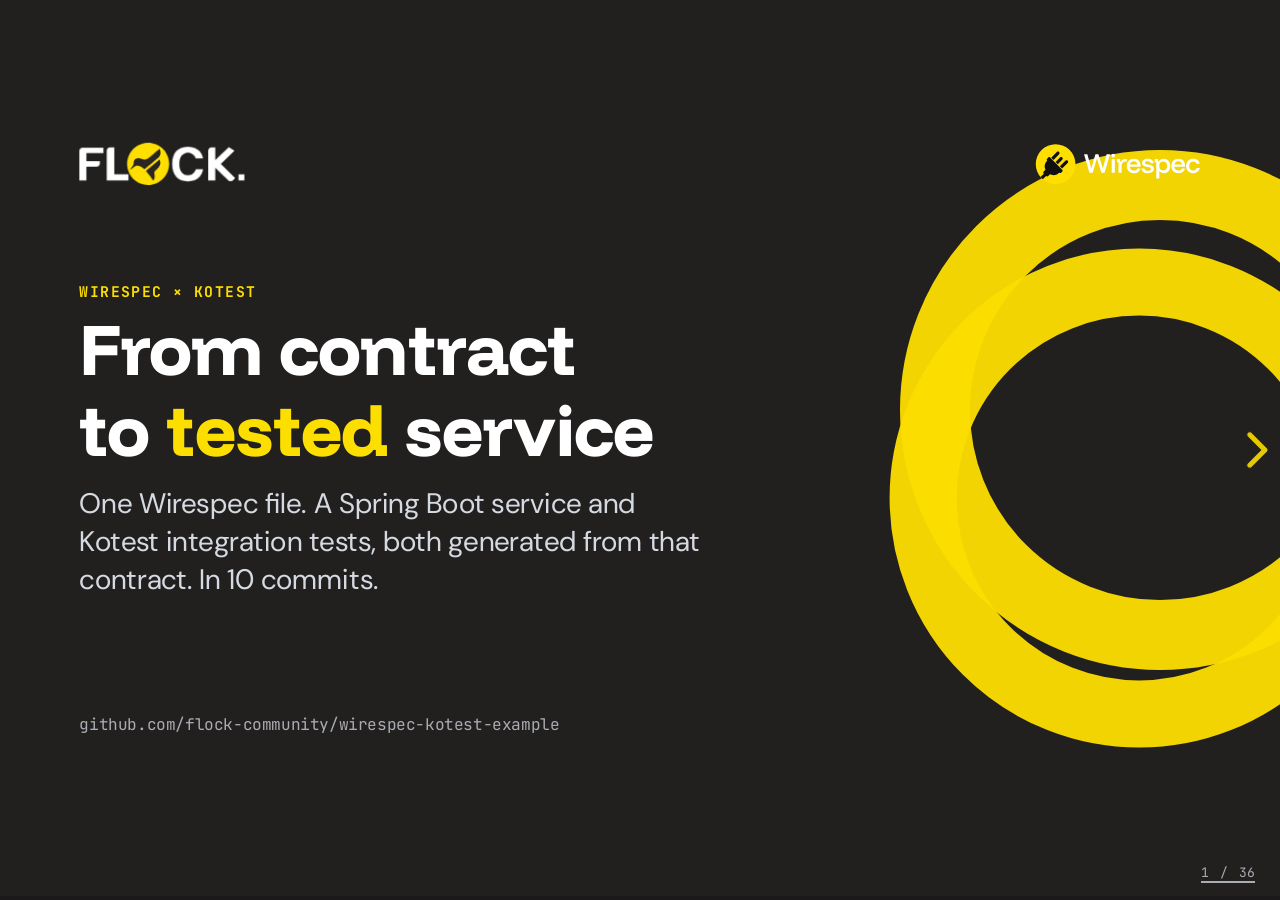
==== slides/index.html @ 521734fd "Add the slides for the talk A reveal.js deck in slides/ that introduces the story and walks through " ====
<!doctype html>
<html lang="en">
<head>
  <meta charset="utf-8">
  <meta name="viewport" content="width=device-width, initial-scale=1">
  <title>From contract to tested service · Wirespec × Kotest</title>
  <meta name="description" content="From one Wirespec contract to a Spring Boot service with Kotest integration tests, in 10 commits.">
  <link rel="icon" type="image/svg+xml" href="assets/wirespec-mark.svg">
  <link rel="stylesheet" href="vendor/reveal.js-5.2.1/dist/reset.css">
  <link rel="stylesheet" href="vendor/reveal.js-5.2.1/dist/reveal.css">
  <link rel="stylesheet" href="css/flock.css">
</head>
<body>
<div class="reveal">
  <div class="deck-footer">
    <img src="assets/flock-logo.png" alt="Flock.">
    <span class="label"></span>
  </div>

  <div class="slides">

    <!-- ============================================================ Intro -->

    <section class="title-slide" data-state="title">
      <div class="frame">
        <div class="brand-row">
          <img src="assets/flock-logo.png" alt="Flock.">
          <img src="assets/wirespec-logo.svg" alt="Wirespec">
        </div>
        <div>
          <p class="kicker">Wirespec × Kotest</p>
          <h1>From contract<br>to <span class="hl">tested</span> service</h1>
          <p class="lead">One Wirespec file. A Spring Boot service and Kotest integration tests, both generated from that contract. In 10 commits.</p>
        </div>
        <p class="repo">github.com/flock-community/wirespec-kotest-example</p>
      </div>
      <aside class="notes">
        Welcome. This talk follows a repository that goes from one Wirespec contract to a Spring Boot
        service with Kotest integration tests, one commit per step. Every step is tagged, so you can
        check out any step afterwards and run it.
      </aside>
    </section>

    <section data-label="the story">
      <p class="kicker">The story</p>
      <h2>A small library service</h2>
      <div class="cols four cards">
        <div class="card"><h3>Books</h3><p>Put books on the shelf and list them by genre.</p><p class="caption">REST</p></div>
        <div class="card"><h3>Loans</h3><p>Borrow and return. A <code>409</code> when that is not allowed.</p><p class="caption">Business rules</p></div>
        <div class="card"><h3>Ratings</h3><p>Averaged from the reviews on an external review platform.</p><p class="caption">Downstream HTTP</p></div>
        <div class="card"><h3>Donations</h3><p>Donated books arrive on a Kafka topic.</p><p class="caption">Async messaging</p></div>
      </div>
      <p class="lead" style="margin-top: 40px">Every part of it is described in a Wirespec contract, and tested from that same contract.</p>
      <aside class="notes">
        The example is deliberately small but touches everything a real service has: a REST API, a
        business rule that can fail, a call to another team's service, and asynchronous messaging.
      </aside>
    </section>

    <section data-label="the problem">
      <p class="kicker">The problem</p>
      <h2>Integration tests drift away from the API</h2>
      <div class="cols cards big">
        <div class="card fragment"><h3>Hand-written JSON</h3><p>Rename a field in the API and the test still compiles. It just sends the wrong body.</p></div>
        <div class="card fragment"><h3>The same test data everywhere</h3><p>Every test adds Dune by Frank Herbert. Edge cases never show up.</p></div>
        <div class="card fragment"><h3>Untyped assertions</h3><p>JsonPath strings and raw status codes instead of the types the API defines.</p></div>
        <div class="card fragment"><h3>Nobody checks the contract</h3><p>An undeclared <code>500</code> or a body of the wrong shape slips through if no assertion looks at it.</p></div>
      </div>
      <aside class="notes">
        Most of us have written integration tests like this. They work, but they are not connected to
        the API they test. We will see such a test in step 5.
      </aside>
    </section>

    <section data-label="the idea">
      <p class="kicker">The idea</p>
      <h2>What if the tests came from the contract too?</h2>
      <div class="flow">
        <div class="box contract">library.ws</div>
        <div class="arrow">→</div>
        <div class="box">
          <h3>Wirespec Gradle plugin</h3>
          <span class="chip">SpringMappingAnnotationsExtension</span>
          <span class="chip">KotestDslExtension</span>
        </div>
        <div class="arrow">→</div>
        <div class="outputs">
          <div class="box">Models · endpoints · clients</div>
          <div class="box">Spring handler interfaces</div>
          <div class="box test"><em>Kotest DSL</em>: <code>generate</code> · <code>call</code> · <code>mock</code> · <code>send</code></div>
        </div>
      </div>
      <p class="lead" style="margin-top: 70px">Production code and test code from one source of truth.</p>
      <aside class="notes">
        Wirespec compiles the contract to Kotlin. IR extensions add to what is generated: one puts the
        Spring annotations on the handlers, the other generates a typed test DSL built on Kotest
        generators. That last one is what this talk is about.
      </aside>
    </section>

    <section data-label="the journey">
      <p class="kicker">The journey</p>
      <h2>10 commits</h2>
      <div class="roadmap">
        <div><span>1</span>Write the contract</div>
        <div><span>6</span>Generate the Kotest DSL</div>
        <div><span>2</span>Generate Kotlin with Gradle</div>
        <div><span>7</span>Scenario tests over real HTTP</div>
        <div><span>3</span>Turn it into a Spring Boot app</div>
        <div><span>8</span>Property-based integration tests</div>
        <div><span>4</span>Implement the generated handlers</div>
        <div><span>9</span>Mock a downstream service</div>
        <div><span>5</span>A first test, the classic way</div>
        <div><span>10</span>Test an async Kafka channel</div>
      </div>
      <p class="note">Every step is a commit and a tag: <code>git checkout step-01</code> … <code>step-10</code></p>
      <aside class="notes">
        Steps 1 to 4 build the service, step 5 tests it the classic way, and steps 6 to 10 introduce the
        Kotest integration piece by piece.
      </aside>
    </section>

    <!-- ============================================================ Step 1 -->

    <section class="divider" data-state="divider" data-background-color="#fcde00">
      <div class="frame">
        <p class="number">01</p>
        <h2>Write the contract</h2>
        <p>One file describes the whole API. No code yet.</p>
        <p><span class="pill">git checkout step-01</span></p>
      </div>
    </section>

    <section data-label="step-01 · write the contract">
      <p class="kicker">Step 01</p>
      <h2>library.ws</h2>
      <div class="cols wide-right">
        <pre><code class="language-wirespec" data-trim data-line-numbers="|1|3-5|7-12"><script type="text/template">
type Isbn = String(/^97[89][0-9]{10}$/g)

enum Genre {
  FICTION, NON_FICTION, SCIENCE, CHILDREN
}

type BookInput {
  isbn: Isbn,
  title: String,
  author: String,
  genre: Genre
}
        </script></code></pre>
        <pre><code class="language-wirespec" data-trim><script type="text/template">
endpoint ListBooks GET /books ? {genre: Genre?} -> {
  200 -> Book[]
}

endpoint AddBook POST BookInput /books -> {
  201 -> Book
  400 -> ApiError
}

endpoint BorrowBook POST /books/{id: BookId}/loan -> {
  200 -> Book
  404 -> ApiError
  409 -> ApiError
}
        </script></code></pre>
      </div>
      <p class="caption">Refined types with a regex, an enum, records, and endpoints with path and query parameters, a body and every status they can answer.</p>
      <aside class="notes">
        Isbn is a refined type: a String constrained by a regex. Remember the regex and the declared
        statuses; both come back later. The test generators produce values that match the regex, and
        every response a test receives is checked against these statuses.
      </aside>
    </section>

    <!-- ============================================================ Step 2 -->

    <section class="divider" data-state="divider" data-background-color="#fcde00">
      <div class="frame">
        <p class="number">02</p>
        <h2>Generate Kotlin</h2>
        <p>The Wirespec Gradle plugin turns the contract into Kotlin on every build.</p>
        <p><span class="pill">git checkout step-02</span></p>
      </div>
    </section>

    <section data-label="step-02 · generate kotlin">
      <p class="kicker">Step 02</p>
      <h2>A Gradle task generates the code</h2>
      <div class="cols wide-left">
        <div>
          <span class="file">build.gradle.kts</span>
          <pre><code class="language-kotlin" data-trim><script type="text/template">
plugins {
    alias(libs.plugins.kotlin.jvm)
    alias(libs.plugins.wirespec)
}

val wirespec = tasks.register<CompileWirespecTask>("wirespec") {
    input = layout.projectDirectory.dir("src/main/wirespec")
    output = layout.buildDirectory.dir("generated/wirespec")
    packageName = "community.flock.library.contract"
    languages = listOf(Language.Kotlin)
}

kotlin.sourceSets.main {
    kotlin.srcDir(wirespec.flatMap { it.output })
}
          </script></code></pre>
        </div>
        <table class="grid">
          <tr><th>Package</th><th>Contains</th></tr>
          <tr><td><code>model</code></td><td>Data classes and enums; refined types with a <code>validate()</code></td></tr>
          <tr><td><code>endpoint</code></td><td>Per endpoint: <code>Request</code>, a sealed <code>Response</code>, <code>Handler</code>, <code>Call</code></td></tr>
          <tr><td><code>client</code></td><td>Clients on a pluggable <code>Wirespec.Transportation</code></td></tr>
          <tr><td><code>generator</code></td><td>A <code>&lt;Type&gt;Generator</code> per type, driven by a <code>Wirespec.Generator</code></td></tr>
        </table>
      </div>
      <p class="caption">The source directory is the task's output, so Gradle runs <code>wirespec</code> before <code>compileKotlin</code> without a <code>dependsOn</code>.</p>
      <aside class="notes">
        The plugin provides the CompileWirespecTask. Adding its output as a source directory is all the
        wiring needed. Point out the generator package: it is the hook the Kotest integration uses in
        step 6.
      </aside>
    </section>

    <section data-label="step-02 · generate kotlin">
      <p class="kicker">Step 02</p>
      <h2>What the generator writes</h2>
      <div class="cols">
        <div>
          <span class="file">model/Isbn.kt</span>
          <pre><code class="language-kotlin" data-trim><script type="text/template">
data class Isbn(
  override val value: String
) : Wirespec.Refined<String> {
  override fun validate(): Boolean =
    Regex("""^97[89][0-9]{10}$""").matches(value)
  override fun toString(): String =
    value
}
          </script></code></pre>
        </div>
        <div>
          <span class="file">endpoint/AddBook.kt (abridged)</span>
          <pre class="tight"><code class="language-kotlin" data-trim><script type="text/template">
object AddBook : Wirespec.Endpoint {
  data class Request(..., override val body: BookInput)
  sealed interface Response<T : Any> : Wirespec.Response<T>
  data class Response201(..., override val body: Book)
  data class Response400(..., override val body: ApiError)

  fun interface Handler : Wirespec.Handler {
    suspend fun addBook(request: Request): Response<*>
  }
  fun interface Call : Wirespec.Call {
    suspend fun addBook(body: BookInput): Response<*>
  }
}
          </script></code></pre>
        </div>
      </div>
      <p class="caption">The generated code only needs the small Wirespec runtime (<code>wirespec-jvm</code>).</p>
      <aside class="notes">
        Refined types become wrappers with a validate() that checks the regex. Each endpoint becomes an
        object with a sealed Response per declared status, a Handler for the server side and a Call
        for the client side.
      </aside>
    </section>

    <!-- ============================================================ Step 3 -->

    <section class="divider" data-state="divider" data-background-color="#fcde00">
      <div class="frame">
        <p class="number">03</p>
        <h2>Spring Boot</h2>
        <p>Plug the generated handlers into Spring MVC.</p>
        <p><span class="pill">git checkout step-03</span></p>
      </div>
    </section>

    <section data-label="step-03 · spring boot">
      <p class="kicker">Step 03</p>
      <h2>An IR extension adds the Spring annotations</h2>
      <div class="cols wide-left">
        <div>
          <span class="file">build.gradle.kts</span>
          <pre class="tight"><code class="language-kotlin" data-trim data-line-numbers="|2|5|8-11"><script type="text/template">
dependencies {
    implementation(platform(SpringBootPlugin.BOM_COORDINATES))
    implementation(libs.spring.boot.starter.web)
    implementation(libs.kotlinx.coroutines.reactor)
    implementation(libs.wirespec.spring)
}

tasks.register<CompileWirespecTask>("wirespec") {
    // ...
    extensionClasses = listOf(SpringMappingAnnotationsExtension::class.java)
}
          </script></code></pre>
          <p class="note">The Spring Boot BOM is a Gradle <code>platform(...)</code>: it adds constraints instead of forcing versions, so <code>kotlinx-coroutines</code> and Jackson are not downgraded.</p>
        </div>
        <div>
          <span class="file">generated: endpoint/AddBook.kt</span>
          <pre class="tight"><code class="language-kotlin" data-trim><script type="text/template">
interface Handler : Wirespec.Handler {
    @PostMapping("/books")
    suspend fun addBook(request: Request): Response<*>
}
          </script></code></pre>
          <span class="file">LibraryApplication.kt</span>
          <pre class="tight"><code class="language-kotlin" data-trim><script type="text/template">
@SpringBootApplication
@EnableWirespecController
class LibraryApplication

fun main(args: Array<String>) {
    runApplication<LibraryApplication>(*args)
}
          </script></code></pre>
        </div>
      </div>
      <aside class="notes">
        Two IR extensions ship with the Gradle plugin, so no buildscript classpath is needed.
        @EnableWirespecController maps requests to the generated Request types and registers a
        Wirespec.Serialization bean, which the tests reuse from step 7 on.
      </aside>
    </section>

    <!-- ============================================================ Step 4 -->

    <section class="divider" data-state="divider" data-background-color="#fcde00">
      <div class="frame">
        <p class="number">04</p>
        <h2>Implement the handlers</h2>
        <p>The compiler keeps the controller honest.</p>
        <p><span class="pill">git checkout step-04</span></p>
      </div>
    </section>

    <section data-label="step-04 · implement the handlers">
      <p class="kicker">Step 04</p>
      <h2>The controller implements the generated handlers</h2>
      <pre class="tight"><code class="language-kotlin" data-trim data-line-numbers="|1-3|5-8|10-15"><script type="text/template">
@RestController
class BookController(private val library: Library) :
    ListBooks.Handler, AddBook.Handler, GetBook.Handler, BorrowBook.Handler, ReturnBook.Handler {

    override suspend fun addBook(request: AddBook.Request): AddBook.Response<*> = when {
        request.body.isbn.validate() -> AddBook.Response201(library.add(request.body))
        else -> AddBook.Response400(ApiError(code = 400, message = "Invalid ISBN: ${request.body.isbn}"))
    }

    override suspend fun borrowBook(request: BorrowBook.Request): BorrowBook.Response<*> =
        when (val result = library.borrow(request.path.id)) {
            is LoanResult.Ok -> BorrowBook.Response200(result.book)
            LoanResult.NotFound -> BorrowBook.Response404(notFound(request.path.id))
            LoanResult.Conflict -> BorrowBook.Response409(ApiError(code = 409, message = "..."))
        }
}
      </script></code></pre>
      <div class="cols three cards">
        <div class="card"><p>No <code>@RequestMapping</code>: the routing comes from the contract.</p></div>
        <div class="card"><p><code>AddBook</code> cannot answer <code>404</code>. It does not compile.</p></div>
        <div class="card"><p><code>validate()</code> is generated from the ISBN regex.</p></div>
      </div>
      <aside class="notes">
        Show that a handler can only return the variants its endpoint declares. Demo with bootRun and
        curl: POST /books, then POST /books/{id}/loan twice gives 200 and then 409.
      </aside>
    </section>

    <!-- ============================================================ Step 5 -->

    <section class="divider" data-state="divider" data-background-color="#fcde00">
      <div class="frame">
        <p class="number">05</p>
        <h2>The classic test</h2>
        <p>How many Spring Boot integration tests look today.</p>
        <p><span class="pill">git checkout step-05</span></p>
      </div>
    </section>

    <section data-label="step-05 · the classic test">
      <p class="kicker">Step 05</p>
      <h2>TestRestTemplate, JSON strings and JsonPath</h2>
      <pre class="tight"><code class="language-kotlin" data-trim data-line-numbers="|5-6|10|15-16"><script type="text/template">
@SpringBootTest(webEnvironment = RANDOM_PORT)
class BookApiTest(rest: TestRestTemplate) : FunSpec({

    fun addBook(): String {
        val json = """{ "isbn": "9780441013593", "title": "Dune",
                       "author": "Frank Herbert", "genre": "FICTION" }"""
        val headers = HttpHeaders().apply { contentType = MediaType.APPLICATION_JSON }
        val response = rest.postForEntity("/books", HttpEntity(json, headers), String::class.java)
        response.statusCode shouldBe HttpStatus.CREATED
        return JsonPath.read(response.body, "$.id")
    }

    test("a book can be added and fetched back") {
        val response = rest.getForEntity("/books/${addBook()}", String::class.java)
        response.statusCode shouldBe HttpStatus.OK
        JsonPath.read<String>(response.body, "$.title") shouldBe "Dune"
    }
})
      </script></code></pre>
      <p class="caption">Kotest with the Spring extension, registered once in <code>ProjectConfig</code>. It works, but nothing in it is connected to <code>library.ws</code>.</p>
      <aside class="notes">
        This is where most projects are. Step through the highlights: a JSON string, JsonPath to read
        the id, and the same Dune in every test. The rest of the talk replaces this with code
        generated from the contract.
      </aside>
    </section>

    <!-- ============================================================ Step 6 -->

    <section class="divider" data-state="divider" data-background-color="#fcde00">
      <div class="frame">
        <p class="number">06</p>
        <h2>Generate the Kotest DSL</h2>
        <p>One more IR extension, and the contract becomes a test DSL.</p>
        <p><span class="pill">git checkout step-06</span></p>
      </div>
    </section>

    <section data-label="step-06 · generate the kotest dsl">
      <p class="kicker">Step 06</p>
      <h2>KotestDslExtension generates a typed DSL</h2>
      <div class="cols" style="grid-template-columns: 1fr 1.6fr">
        <div>
          <span class="file">build.gradle.kts</span>
          <pre class="tight"><code class="language-kotlin" data-trim><script type="text/template">
extensionClasses = listOf(
    SpringMappingAnnotationsExtension::class.java,
    KotestDslExtension::class.java,
)
          </script></code></pre>
          <p class="note">A <code>Sync</code> task moves the generated <code>kotest</code> package to the test source set, so Kotest stays out of the production jar.</p>
        </div>
        <table class="grid">
          <tr><th>Generated</th><th>Gives you</th></tr>
          <tr><td><code>BookInput.generate { }</code></td><td>an <code>Arb&lt;BookInput&gt;</code>: valid books, pinning what you set</td></tr>
          <tr><td><code>AddBook.generate.request { }</code></td><td>an <code>Arb</code> of requests with <code>path</code>, <code>query</code>, <code>body</code> blocks</td></tr>
          <tr><td><code>AddBook.generate.response201 { }</code></td><td>an <code>Arb</code> per declared response</td></tr>
          <tr><td><code>.call()</code></td><td>sends a generated request, returns the typed response</td></tr>
          <tr><td><code>.mock { }</code></td><td>stubs a downstream service with a generated response</td></tr>
          <tr><td><code>.send()</code></td><td>publishes a generated message to a channel</td></tr>
        </table>
      </div>
      <aside class="notes">
        One file per type and per endpoint lands in the kotest package. Everything returns a Kotest Arb,
        which is what makes the rest possible. To hang BookInput.generate on the type, the extension
        adds an empty companion object to each record; the models stay free of Kotest.
      </aside>
    </section>

    <section data-label="step-06 · generate the kotest dsl">
      <p class="kicker">Step 06</p>
      <h2>Generated data, no Spring needed</h2>
      <div class="cols wide-left">
        <div>
          <span class="file">GeneratedDataTest.kt</span>
          <pre class="tight"><code class="language-kotlin" data-trim data-line-numbers="|1-5|7-14"><script type="text/template">
test("every generated book satisfies the contract") {
    checkAll(BookInput.generate()) { book ->
        book.isbn.validate() shouldBe true
    }
}

test("pin the fields a test is about, generate the rest") {
    val book = BookInput.generate {
        title("Dune")
        genre(Genre.FICTION)
    }.draw()

    book.title shouldBe "Dune"
}
          </script></code></pre>
        </div>
        <div>
          <span class="file">BookInput.generate().draw()</span>
          <pre class="tight output ok"><code class="language-plaintext" data-trim><script type="text/template">
BookInput(
  isbn   = 9797433818565,
  title  = title-Y4xwT7n9,
  author = author-YJMi5uf3,
  genre  = NON_FICTION
)
          </script></code></pre>
          <span class="file">field slots</span>
          <pre class="tight"><code class="language-kotlin" data-trim><script type="text/template">
BookInput.generate {
    title("Dune")              // a fixed value
    genre = Arb.enum<Genre>()  // a Kotest Arb
}
          </script></code></pre>
        </div>
      </div>
      <aside class="notes">
        ISBNs are drawn from the regex, enums from their entries, and strings get readable values that
        start with the field name. The lower-level API, kotestWirespecKotlinGenerator(seed), drives the
        generators from step 2 and is deterministic per seed.
      </aside>
    </section>

    <!-- ============================================================ Step 7 -->

    <section class="divider" data-state="divider" data-background-color="#fcde00">
      <div class="frame">
        <p class="number">07</p>
        <h2>Scenario tests over real HTTP</h2>
        <p>Point the DSL at the running application.</p>
        <p><span class="pill">git checkout step-07</span></p>
      </div>
    </section>

    <section data-label="step-07 · scenario tests over real http">
      <p class="kicker">Step 07</p>
      <h2>Tell the DSL how to reach the app</h2>
      <span class="file">LibraryApi.kt</span>
      <pre class="tight"><code class="language-kotlin" data-trim data-line-numbers="|2|3"><script type="text/template">
val libraryApi = WirespecEndpointExtension(
    serialization = { serialization() },
    transportation = { HttpTransportation("http://localhost:${property("local.server.port")}") },
)

suspend fun serialization(): Wirespec.Serialization = applicationContext().getBean<Wirespec.Serialization>()
      </script></code></pre>
      <span class="file">BookApiTest.kt</span>
      <pre class="tight"><code class="language-kotlin" data-trim><script type="text/template">
@SpringBootTest(webEnvironment = RANDOM_PORT)
class BookApiTest : FunSpec({
    extension(libraryApi)
    // tests
})
      </script></code></pre>
      <div class="cols">
        <p class="note"><strong>Serialization</strong>: the application's own <code>Wirespec.Serialization</code> bean, so tests write and read JSON exactly like the service.</p>
        <p class="note"><strong>Transportation</strong>: <code>HttpTransportation</code> from the Wirespec JVM integration, on the JDK <code>HttpClient</code>, to the random port.</p>
      </div>
      <aside class="notes">
        WirespecEndpointExtension is a Kotest extension. It puts the serialization and the transport in
        the coroutine context of each test, and call() picks them up. The spec registers it with
        extension(libraryApi).
      </aside>
    </section>

    <section data-label="step-07 · scenario tests over real http">
      <p class="kicker">Step 07</p>
      <h2>Before and after</h2>
      <div class="cols">
        <div>
          <span class="file">step 5 · classic</span>
          <pre class="tight"><code class="language-kotlin" data-trim><script type="text/template">
val json = """{ "isbn": "9780441013593",
  "title": "Dune", "author": "Frank Herbert",
  "genre": "FICTION" }"""
val response = rest.postForEntity(
    "/books", HttpEntity(json, headers), String::class.java)
response.statusCode shouldBe HttpStatus.CREATED
val id = JsonPath.read<String>(response.body, "$.id")

val fetched = rest.getForEntity("/books/$id", String::class.java)
fetched.statusCode shouldBe HttpStatus.OK
JsonPath.read<String>(fetched.body, "$.title") shouldBe "Dune"
          </script></code></pre>
        </div>
        <div>
          <span class="file">step 7 · Wirespec DSL</span>
          <pre class="tight"><code class="language-kotlin" data-trim><script type="text/template">
val added = AddBook.generate.request {
    body { title("Dune") }
}.call()
added.shouldBeInstanceOf<AddBook.Response201>()

val fetched = GetBook.generate.request {
    path { id(added.body.id) }
}.call()
fetched.shouldBeInstanceOf<GetBook.Response200>()

fetched.body shouldBe added.body
          </script></code></pre>
        </div>
      </div>
      <ul class="check small">
        <li class="fragment">No JSON, no URLs: rename a field in <code>library.ws</code> and the test stops compiling.</li>
        <li class="fragment">Only the title is pinned. ISBN, author and genre are generated, and valid.</li>
        <li class="fragment"><code>call()</code> returns the sealed <code>Response</code>; <code>shouldBeInstanceOf</code> narrows it to a type.</li>
      </ul>
      <aside class="notes">
        The same test, side by side. The scenario only states what it is about: a book called Dune.
        Everything else comes from the generators, so every run uses different valid data.
      </aside>
    </section>

    <section data-label="step-07 · scenario tests over real http">
      <p class="kicker">Step 07</p>
      <h2>Every response is checked against the contract</h2>
      <p class="small muted">When <code>GetBook</code> throws instead of answering <code>404</code>, the test fails, even though no assertion looks at the status:</p>
      <pre class="tight output"><code class="language-plaintext" data-trim><script type="text/template">
java.lang.AssertionError: GetBook failed (wirespec seed=1872276388795):
  [GetBook] UndeclaredStatus: status 500 is not declared by the contract. Declared: [200, 404]
  body={"timestamp":"...","status":500,"error":"Internal Server Error","path":"/books/7c722694-..."}
      </script></code></pre>
      <p class="small muted">Unhappy paths are still easy. Pin an invalid value on purpose:</p>
      <pre class="tight"><code class="language-kotlin" data-trim><script type="text/template">
test("an invalid ISBN is rejected") {
    AddBook.generate.request { body { isbn("not-an-isbn") } }.call()
        .shouldBeInstanceOf<AddBook.Response400>()
}
      </script></code></pre>
      <aside class="notes">
        An undeclared status, or a body that does not deserialize into the declared type, fails the
        test. The message names the endpoint and prints the seed of the generated data.
      </aside>
    </section>

    <!-- ============================================================ Step 8 -->

    <section class="divider" data-state="divider" data-background-color="#fcde00">
      <div class="frame">
        <p class="number">08</p>
        <h2>Property-based integration tests</h2>
        <p>Everything is a Kotest <code style="color: inherit">Arb</code>, so <code style="color: inherit">checkAll</code> works against the running service.</p>
        <p><span class="pill">git checkout step-08</span></p>
      </div>
    </section>

    <section data-label="step-08 · property-based tests">
      <p class="kicker">Step 08</p>
      <h2>checkAll against the running service</h2>
      <pre class="tight"><code class="language-kotlin" data-trim><script type="text/template">
test("books of every genre can be listed by that genre") {
    checkAll(Exhaustive.enum<Genre>()) { genre ->
        val book = addBook { genre(genre) }

        ListBooks.generate.request { query { genre(genre) } }.call()
            .shouldBeInstanceOf<ListBooks.Response200>()
            .body.shouldContain(book)
            .shouldForAll { it.genre shouldBe genre }
    }
}
      </script></code></pre>
      <pre class="tight"><code class="language-kotlin" data-trim><script type="text/template">
test("titles and authors survive the round trip, whatever characters they contain") {
    val text = Arb.string(1..40, Arb.choice(Codepoint.printableAscii(), Codepoint.cyrillic(), Codepoint.egyptianHieroglyphs()))

    checkAll(50, text, text) { anyTitle, anyAuthor ->
        val book = addBook { title(anyTitle); author(anyAuthor) }
        GetBook.generate.request { path { id(book.id) } }.call()
            .shouldBeInstanceOf<GetBook.Response200>()
            .body shouldBe book
    }
}
      </script></code></pre>
      <aside class="notes">
        addBook is a three-line helper around AddBook.generate.request { }.call(). The first property is
        exhaustive over the enum; the second sends titles in Cyrillic and Egyptian hieroglyphs, which a
        hand-written test never would.
      </aside>
    </section>

    <section data-label="step-08 · property-based tests">
      <p class="kicker">Step 08</p>
      <h2>A stateful property, shrunk against the service</h2>
      <pre class="tight"><code class="language-kotlin" data-trim data-line-numbers="|2|5-11"><script type="text/template">
test("a book can only be borrowed when it is available and only be returned when it is on loan") {
    checkAll(25, Arb.list(Arb.enum<LoanAction>(), 1..10)) { actions ->
        val book = addBook()

        actions.fold(true) { available, action ->
            val accepted = when (action) {
                LoanAction.BORROW -> BorrowBook.generate.request { path { id(book.id) } }.call() is BorrowBook.Response200
                LoanAction.RETURN -> ReturnBook.generate.request { path { id(book.id) } }.call() is ReturnBook.Response200
            }
            accepted shouldBe (available == (action == LoanAction.BORROW))
            available != accepted
        }
    }
}
      </script></code></pre>
      <p class="small muted">Break the conflict check in <code>Library</code>, and Kotest finds the smallest sequence that shows it:</p>
      <pre class="tight output"><code class="language-plaintext" data-trim><script type="text/template">
Property failed after 3 attempts

    Arg 0: [BORROW, BORROW] (shrunk from [RETURN, RETURN, RETURN, RETURN, RETURN, RETURN, BORROW, BORROW])

Repeat this test by using seed 3571094219167116827
      </script></code></pre>
      <aside class="notes">
        Random sequences of borrow and return actions are checked against a one-line model. Each
        iteration adds its own book, so iterations do not share state and shrinking works against the
        running service.
      </aside>
    </section>

    <!-- ============================================================ Step 9 -->

    <section class="divider" data-state="divider" data-background-color="#fcde00">
      <div class="frame">
        <p class="number">09</p>
        <h2>Mock a downstream service</h2>
        <p>The review platform publishes its own contract. Use it to stub the platform.</p>
        <p><span class="pill">git checkout step-09</span></p>
      </div>
    </section>

    <section data-label="step-09 · mock a downstream service">
      <p class="kicker">Step 09</p>
      <h2>Another team's contract, the same tooling</h2>
      <div class="cols">
        <div>
          <span class="file">reviews.ws</span>
          <pre class="tight"><code class="language-wirespec" data-trim><script type="text/template">
type Review {
  isbn: String,
  stars: Integer(1, 5),
  text: String
}

endpoint GetReviews GET /reviews ? {isbn: String} -> {
  200 -> Review[]
}
          </script></code></pre>
          <p class="note">The library adds <code>GetRating GET /books/{id}/rating</code>: the average of a book's reviews.</p>
        </div>
        <div>
          <span class="file">ReviewsClient.kt</span>
          <pre class="tight"><code class="language-kotlin" data-trim><script type="text/template">
@Component
class ReviewsClient(
    serialization: Wirespec.Serialization,
    @Value("\${reviews.base-url}") baseUrl: String,
) {
    private val client =
        GetReviewsClient(serialization, HttpTransportation(baseUrl))

    suspend fun reviewsOf(isbn: Isbn): List<Review> =
        when (val response = client.getReviews(isbn.value)) {
            is GetReviews.Response200 -> response.body
        }
}
          </script></code></pre>
        </div>
      </div>
      <aside class="notes">
        reviews.ws sits next to library.ws, so the same task generates its models, a client and its
        test DSL. The application calls the platform through the generated GetReviewsClient.
      </aside>
    </section>

    <section data-label="step-09 · mock a downstream service">
      <p class="kicker">Step 09</p>
      <h2><code style="color: inherit">.mock { }</code> is the counterpart of <code style="color: inherit">.call()</code></h2>
      <pre class="tight"><code class="language-kotlin" data-trim data-line-numbers="|4|8-12|14"><script type="text/template">
@SpringBootTest(webEnvironment = RANDOM_PORT)
class RatingTest : FunSpec({
    extension(libraryApi)
    extension(WirespecMockExtension(server = reviewService, serialization = { serialization() }))

    test("the rating is the average of the book's reviews") {
        val book = addBook()
        val reviews = listOf(5L, 4L, 3L).map { stars ->
            Review.generate { isbn(book.isbn.value); stars(stars) }.draw()
        }
        GetReviews.generate.response200 { body(reviews) }
            .mock { request -> request.queries.isbn == book.isbn.value }

        ratingOf(book) shouldBe Rating(bookId = book.id, reviews = 3, average = 4.0)
    }
})
      </script></code></pre>
      <div class="cols three cards">
        <div class="card"><p><code>call()</code>: generate a request and <em>send</em> it.</p></div>
        <div class="card"><p><code>mock { }</code>: generate a response and <em>stub</em> it, for every request the typed predicate accepts.</p></div>
        <div class="card"><p><code>MockServer</code> has two methods. A WireMock version takes about 30 lines.</p></div>
      </div>
      <aside class="notes">
        The predicate receives a typed GetReviews.Request, so it reads request.queries.isbn. The stub
        is serialized with the application's own serialization, so it sends exactly the JSON the
        generated client expects.
      </aside>
    </section>

    <section data-label="step-09 · mock a downstream service">
      <p class="kicker">Step 09</p>
      <h2>Feed the app anything the other contract allows</h2>
      <pre class="tight"><code class="language-kotlin" data-trim><script type="text/template">
test("whatever the review platform answers, the average stays within the stars its contract allows") {
    checkAll(20, Arb.list(Review.generate(), 1..25)) { reviews ->
        val book = addBook()
        GetReviews.generate.response200 { body(reviews) }
            .mock { request -> request.queries.isbn == book.isbn.value }

        val rating = ratingOf(book)
        rating.average.shouldNotBeNull() shouldBeIn 1.0..5.0
        rating.average shouldBe (reviews.map { it.stars }.average() plusOrMinus 1e-9)
    }
}
      </script></code></pre>
      <p class="small muted"><code>Review.generate()</code> respects <code>stars: Integer(1, 5)</code>. And when the app calls the platform in a way no stub accepts, the contract catches it:</p>
      <pre class="tight output"><code class="language-plaintext" data-trim><script type="text/template">
java.lang.AssertionError: GetRating failed (wirespec seed=2410745794640): [GetRating] UndeclaredStatus:
  status 500 is not declared by the contract. Declared: [200, 404]
      </script></code></pre>
      <aside class="notes">
        The downstream contract is a generator for realistic answers. The unmatched stub returns a 404
        that GetReviews does not declare, the generated client throws, the app answers 500, and the
        GetRating contract check fails the test.
      </aside>
    </section>

    <!-- ============================================================ Step 10 -->

    <section class="divider" data-state="divider" data-background-color="#fcde00">
      <div class="frame">
        <p class="number">10</p>
        <h2>Test an async channel</h2>
        <p>Donated books arrive over Kafka.</p>
        <p><span class="pill">git checkout step-10</span></p>
      </div>
    </section>

    <section data-label="step-10 · test an async channel">
      <p class="kicker">Step 10</p>
      <h2>A channel in the contract, a listener in the app</h2>
      <span class="file">library.ws</span>
      <pre><code class="language-wirespec" data-trim><script type="text/template">
channel BookDonations -> BookInput
      </script></code></pre>
      <span class="file">DonationListener.kt</span>
      <pre><code class="language-kotlin" data-trim><script type="text/template">
@Component
class DonationListener(
    private val library: Library,
    private val serialization: Wirespec.Serialization,
) {
    @KafkaListener(topics = [BOOK_DONATIONS_TOPIC])
    fun onDonation(message: ByteArray) {
        serialization.deserializeBody<BookInput>(message, typeOf<BookInput>())
            .takeIf { it.isbn.validate() }
            ?.let(library::add)
    }
}
      </script></code></pre>
      <aside class="notes">
        Wirespec describes asynchronous messaging too. The application consumes the topic with a plain
        @KafkaListener and the application's Wirespec.Serialization, and shelves every donation with a
        valid ISBN.
      </aside>
    </section>

    <section data-label="step-10 · test an async channel">
      <p class="kicker">Step 10</p>
      <h2><code style="color: inherit">.send()</code> a message, then <code style="color: inherit">eventually</code> check the shelf</h2>
      <pre class="tight"><code class="language-kotlin" data-trim data-line-numbers="|2|5-8|11|13-15"><script type="text/template">
@SpringBootTest(webEnvironment = RANDOM_PORT, properties = ["spring.kafka.listener.auto-startup=true"])
@EmbeddedKafka(partitions = 1, topics = [BOOK_DONATIONS_TOPIC], bootstrapServersProperty = "spring.kafka.bootstrap-servers")
class DonationTest : FunSpec({
    extension(libraryApi)
    extension(WirespecChannelExtension(
        serialization = { serialization() },
        transportation = { KafkaChannelTransport(property("spring.kafka.bootstrap-servers")) },
    ))

    test("a donated book ends up on the shelf") {
        val donation = BookDonations.generate.message { title("The Hobbit") }.send(BOOK_DONATIONS_TOPIC)

        eventually(15.seconds) {
            shelf() shouldContain donation    // shelf() lists the books with ListBooks ... .call()
        }
    }
})
      </script></code></pre>
      <div class="cols three cards">
        <div class="card"><p><code>send()</code> returns the message it generated and published.</p></div>
        <div class="card"><p><code>ChannelTransport</code> has one method. A <code>KafkaProducer</code> version takes about 20 lines.</p></div>
        <div class="card"><p>No Docker: the Kafka broker and WireMock run inside the test JVM.</p></div>
      </div>
      <aside class="notes">
        The channel DSL covers the sending side. Combined with the endpoint DSL and Kotest's eventually,
        one test drives Kafka in and checks the result over HTTP.
      </aside>
    </section>

    <!-- ============================================================ Wrap-up -->

    <section data-label="recap">
      <p class="kicker">Recap</p>
      <h2>One contract, four entry points</h2>
      <table class="grid" style="font-size: 0.72em">
        <tr><th style="width: 47%">You write</th><th>It does</th><th>Backed by</th></tr>
        <tr><td><code>BookInput.generate { title("Dune") }</code></td><td>an <code>Arb</code> of contract-valid values</td><td>plain Kotest</td></tr>
        <tr><td><code>AddBook.generate.request { }.call()</code></td><td>sends a request, returns the typed response</td><td><code>WirespecEndpointExtension</code></td></tr>
        <tr><td><code>GetReviews.generate.response200 { }.mock { }</code></td><td>stubs a downstream service</td><td><code>WirespecMockExtension</code></td></tr>
        <tr><td><code>BookDonations.generate.message { }.send()</code></td><td>publishes a message to a channel</td><td><code>WirespecChannelExtension</code></td></tr>
      </table>
      <p class="note">Every entry point is a Kotest <code>Arb</code>: <code>checkAll</code>, <code>Exhaustive</code>, shrinking and <code>eventually</code> all work.</p>
      <aside class="notes">
        Four entry points, three small extensions. Transportation, MockServer and ChannelTransport are
        tiny interfaces, so you can bring your own HTTP client, mock server or broker.
      </aside>
    </section>

    <section data-label="takeaways">
      <p class="kicker">Takeaways</p>
      <h2>What you get</h2>
      <div class="cols cards big">
        <div class="card"><h3>One source of truth</h3><p>Production code, clients and the test DSL are generated from the same contract.</p></div>
        <div class="card"><h3>Pin what matters</h3><p>A scenario spells out what it is about. Everything else is generated, and valid.</p></div>
        <div class="card"><h3>The contract checks every call</h3><p>Undeclared statuses and bodies of the wrong shape fail the test.</p></div>
        <div class="card"><h3>All of Kotest</h3><p>Property tests, shrinking and <code>eventually</code>, against the real service.</p></div>
      </div>
      <aside class="notes">
        Wrap up: the contract is no longer only documentation. It drives the code and the tests, and the
        tests check the code against it on every call.
      </aside>
    </section>

    <section data-label="thank you">
      <div class="cols" style="grid-template-columns: 1.4fr 1fr; align-items: center; height: 100%">
        <div>
          <p class="kicker">Thank you</p>
          <h2>Try it yourself</h2>
          <ul class="small">
            <li>The repository: <a href="https://github.com/flock-community/wirespec-kotest-example">flock-community/wirespec-kotest-example</a></li>
            <li>One tag per step: <code>git checkout step-01</code> … <code>step-10</code></li>
            <li>Wirespec: <a href="https://wirespec.io">wirespec.io</a> · <a href="https://github.com/flock-community/wirespec">github.com/flock-community/wirespec</a></li>
            <li>The Kotest integration: <a href="https://wirespec.io/docs/integration/kotest">wirespec.io/docs/integration/kotest</a></li>
          </ul>
          <img src="assets/flock-logo.png" alt="Flock." style="height: 40px; margin-top: 24px">
        </div>
        <div style="text-align: center">
          <img src="assets/repo-qr.svg" alt="QR code to the repository" style="width: 300px; border-radius: 14px">
          <p class="caption">The repository</p>
        </div>
      </div>
      <aside class="notes">
        Point at the repository: every step is a commit and a tag, and the README walks through each
        one. Questions.
      </aside>
    </section>

  </div>
</div>

<script src="vendor/reveal.js-5.2.1/dist/reveal.js"></script>
<script src="vendor/reveal.js-5.2.1/plugin/highlight/highlight.js"></script>
<script src="vendor/reveal.js-5.2.1/plugin/notes/notes.js"></script>
<script src="js/wirespec-language.js"></script>
<script src="js/deck.js"></script>
</body>
</html>
---- slides/vendor/reveal.js-5.2.1/dist/reveal.css ----
/**
 * reveal.js 5.2.0
 * https://revealjs.com
 * MIT licensed
 *
 * Copyright (C) 2011-2024 Hakim El Hattab, https://hakim.se
 */

.reveal .r-stretch,.reveal .stretch{max-width:none;max-height:none}.reveal pre.r-stretch code,.reveal pre.stretch code{height:100%;max-height:100%;box-sizing:border-box}.reveal .r-fit-text{display:inline-block;white-space:nowrap}.reveal .r-stack{display:grid;grid-template-rows:100%}.reveal .r-stack>*{grid-area:1/1;margin:auto}.reveal .r-hstack,.reveal .r-vstack{display:flex}.reveal .r-hstack img,.reveal .r-hstack video,.reveal .r-vstack img,.reveal .r-vstack video{min-width:0;min-height:0;object-fit:contain}.reveal .r-vstack{flex-direction:column;align-items:center;justify-content:center}.reveal .r-hstack{flex-direction:row;align-items:center;justify-content:center}.reveal .items-stretch{align-items:stretch}.reveal .items-start{align-items:flex-start}.reveal .items-center{align-items:center}.reveal .items-end{align-items:flex-end}.reveal .justify-between{justify-content:space-between}.reveal .justify-around{justify-content:space-around}.reveal .justify-start{justify-content:flex-start}.reveal .justify-center{justify-content:center}.reveal .justify-end{justify-content:flex-end}html.reveal-full-page{width:100%;height:100%;height:100vh;height:calc(var(--vh,1vh) * 100);height:100dvh;overflow:hidden}.reveal-viewport{height:100%;overflow:hidden;position:relative;line-height:1;margin:0;background-color:#fff;color:#000;--r-controls-spacing:12px;--r-overlay-header-height:40px;--r-overlay-margin:0px;--r-overlay-padding:6px;--r-overlay-gap:5px}@media screen and (max-width:1024px),(max-height:768px){.reveal-viewport{--r-overlay-header-height:26px}}.reveal-viewport:fullscreen{top:0!important;left:0!important;width:100%!important;height:100%!important;transform:none!important}.reveal .fragment{transition:all .2s ease}.reveal .fragment:not(.custom){opacity:0;visibility:hidden;will-change:opacity}.reveal .fragment.visible{opacity:1;visibility:inherit}.reveal .fragment.disabled{transition:none}.reveal .fragment.grow{opacity:1;visibility:inherit}.reveal .fragment.grow.visible{transform:scale(1.3)}.reveal .fragment.shrink{opacity:1;visibility:inherit}.reveal .fragment.shrink.visible{transform:scale(.7)}.reveal .fragment.zoom-in{transform:scale(.1)}.reveal .fragment.zoom-in.visible{transform:none}.reveal .fragment.fade-out{opacity:1;visibility:inherit}.reveal .fragment.fade-out.visible{opacity:0;visibility:hidden}.reveal .fragment.semi-fade-out{opacity:1;visibility:inherit}.reveal .fragment.semi-fade-out.visible{opacity:.5;visibility:inherit}.reveal .fragment.strike{opacity:1;visibility:inherit}.reveal .fragment.strike.visible{text-decoration:line-through}.reveal .fragment.fade-up{transform:translate(0,40px)}.reveal .fragment.fade-up.visible{transform:translate(0,0)}.reveal .fragment.fade-down{transform:translate(0,-40px)}.reveal .fragment.fade-down.visible{transform:translate(0,0)}.reveal .fragment.fade-right{transform:translate(-40px,0)}.reveal .fragment.fade-right.visible{transform:translate(0,0)}.reveal .fragment.fade-left{transform:translate(40px,0)}.reveal .fragment.fade-left.visible{transform:translate(0,0)}.reveal .fragment.current-visible,.reveal .fragment.fade-in-then-out{opacity:0;visibility:hidden}.reveal .fragment.current-visible.current-fragment,.reveal .fragment.fade-in-then-out.current-fragment{opacity:1;visibility:inherit}.reveal .fragment.fade-in-then-semi-out{opacity:0;visibility:hidden}.reveal .fragment.fade-in-then-semi-out.visible{opacity:.5;visibility:inherit}.reveal .fragment.fade-in-then-semi-out.current-fragment{opacity:1;visibility:inherit}.reveal .fragment.highlight-blue,.reveal .fragment.highlight-current-blue,.reveal .fragment.highlight-current-green,.reveal .fragment.highlight-current-red,.reveal .fragment.highlight-green,.reveal .fragment.highlight-red{opacity:1;visibility:inherit}.reveal .fragment.highlight-red.visible{color:#ff2c2d}.reveal .fragment.highlight-green.visible{color:#17ff2e}.reveal .fragment.highlight-blue.visible{color:#1b91ff}.reveal .fragment.highlight-current-red.current-fragment{color:#ff2c2d}.reveal .fragment.highlight-current-green.current-fragment{color:#17ff2e}.reveal .fragment.highlight-current-blue.current-fragment{color:#1b91ff}.reveal:after{content:"";font-style:italic}.reveal iframe{z-index:1}.reveal a{position:relative}@keyframes bounce-right{0%,10%,25%,40%,50%{transform:translateX(0)}20%{transform:translateX(10px)}30%{transform:translateX(-5px)}}@keyframes bounce-left{0%,10%,25%,40%,50%{transform:translateX(0)}20%{transform:translateX(-10px)}30%{transform:translateX(5px)}}@keyframes bounce-down{0%,10%,25%,40%,50%{transform:translateY(0)}20%{transform:translateY(10px)}30%{transform:translateY(-5px)}}.reveal .controls{display:none;position:absolute;top:auto;bottom:var(--r-controls-spacing);right:var(--r-controls-spacing);left:auto;z-index:11;color:#000;pointer-events:none;font-size:10px}.reveal .controls button{position:absolute;padding:0;background-color:transparent;border:0;outline:0;cursor:pointer;color:currentColor;transform:scale(.9999);transition:color .2s ease,opacity .2s ease,transform .2s ease;z-index:2;pointer-events:auto;font-size:inherit;visibility:hidden;opacity:0;-webkit-appearance:none;-webkit-tap-highlight-color:transparent}.reveal .controls .controls-arrow:after,.reveal .controls .controls-arrow:before{content:"";position:absolute;top:0;left:0;width:2.6em;height:.5em;border-radius:.25em;background-color:currentColor;transition:all .15s ease,background-color .8s ease;transform-origin:.2em 50%;will-change:transform}.reveal .controls .controls-arrow{position:relative;width:3.6em;height:3.6em}.reveal .controls .controls-arrow:before{transform:translateX(.5em) translateY(1.55em) rotate(45deg)}.reveal .controls .controls-arrow:after{transform:translateX(.5em) translateY(1.55em) rotate(-45deg)}.reveal .controls .controls-arrow:hover:before{transform:translateX(.5em) translateY(1.55em) rotate(40deg)}.reveal .controls .controls-arrow:hover:after{transform:translateX(.5em) translateY(1.55em) rotate(-40deg)}.reveal .controls .controls-arrow:active:before{transform:translateX(.5em) translateY(1.55em) rotate(36deg)}.reveal .controls .controls-arrow:active:after{transform:translateX(.5em) translateY(1.55em) rotate(-36deg)}.reveal .controls .navigate-left{right:6.4em;bottom:3.2em;transform:translateX(-10px)}.reveal .controls .navigate-left.highlight{animation:bounce-left 2s 50 both ease-out}.reveal .controls .navigate-right{right:0;bottom:3.2em;transform:translateX(10px)}.reveal .controls .navigate-right .controls-arrow{transform:rotate(180deg)}.reveal .controls .navigate-right.highlight{animation:bounce-right 2s 50 both ease-out}.reveal .controls .navigate-up{right:3.2em;bottom:6.4em;transform:translateY(-10px)}.reveal .controls .navigate-up .controls-arrow{transform:rotate(90deg)}.reveal .controls .navigate-down{right:3.2em;bottom:-1.4em;padding-bottom:1.4em;transform:translateY(10px)}.reveal .controls .navigate-down .controls-arrow{transform:rotate(-90deg)}.reveal .controls .navigate-down.highlight{animation:bounce-down 2s 50 both ease-out}.reveal .controls[data-controls-back-arrows=faded] .navigate-up.enabled{opacity:.3}.reveal .controls[data-controls-back-arrows=faded] .navigate-up.enabled:hover{opacity:1}.reveal .controls[data-controls-back-arrows=hidden] .navigate-up.enabled{opacity:0;visibility:hidden}.reveal .controls .enabled{visibility:visible;opacity:.9;cursor:pointer;transform:none}.reveal .controls .enabled.fragmented{opacity:.5}.reveal .controls .enabled.fragmented:hover,.reveal .controls .enabled:hover{opacity:1}.reveal:not(.rtl) .controls[data-controls-back-arrows=faded] .navigate-left.enabled{opacity:.3}.reveal:not(.rtl) .controls[data-controls-back-arrows=faded] .navigate-left.enabled:hover{opacity:1}.reveal:not(.rtl) .controls[data-controls-back-arrows=hidden] .navigate-left.enabled{opacity:0;visibility:hidden}.reveal.rtl .controls[data-controls-back-arrows=faded] .navigate-right.enabled{opacity:.3}.reveal.rtl .controls[data-controls-back-arrows=faded] .navigate-right.enabled:hover{opacity:1}.reveal.rtl .controls[data-controls-back-arrows=hidden] .navigate-right.enabled{opacity:0;visibility:hidden}.reveal[data-navigation-mode=linear].has-horizontal-slides .navigate-down,.reveal[data-navigation-mode=linear].has-horizontal-slides .navigate-up{display:none}.reveal:not(.has-vertical-slides) .controls .navigate-left,.reveal[data-navigation-mode=linear].has-horizontal-slides .navigate-left{bottom:1.4em;right:5.5em}.reveal:not(.has-vertical-slides) .controls .navigate-right,.reveal[data-navigation-mode=linear].has-horizontal-slides .navigate-right{bottom:1.4em;right:.5em}.reveal:not(.has-horizontal-slides) .controls .navigate-up{right:1.4em;bottom:5em}.reveal:not(.has-horizontal-slides) .controls .navigate-down{right:1.4em;bottom:.5em}.reveal.has-dark-background .controls{color:#fff}.reveal.has-light-background .controls{color:#000}.reveal.no-hover .controls .controls-arrow:active:before,.reveal.no-hover .controls .controls-arrow:hover:before{transform:translateX(.5em) translateY(1.55em) rotate(45deg)}.reveal.no-hover .controls .controls-arrow:active:after,.reveal.no-hover .controls .controls-arrow:hover:after{transform:translateX(.5em) translateY(1.55em) rotate(-45deg)}@media screen and (min-width:500px){.reveal-viewport{--r-controls-spacing:0.8em}.reveal .controls[data-controls-layout=edges]{top:0;right:0;bottom:0;left:0}.reveal .controls[data-controls-layout=edges] .navigate-down,.reveal .controls[data-controls-layout=edges] .navigate-left,.reveal .controls[data-controls-layout=edges] .navigate-right,.reveal .controls[data-controls-layout=edges] .navigate-up{bottom:auto;right:auto}.reveal .controls[data-controls-layout=edges] .navigate-left{top:50%;left:var(--r-controls-spacing);margin-top:-1.8em}.reveal .controls[data-controls-layout=edges] .navigate-right{top:50%;right:var(--r-controls-spacing);margin-top:-1.8em}.reveal .controls[data-controls-layout=edges] .navigate-up{top:var(--r-controls-spacing);left:50%;margin-left:-1.8em}.reveal .controls[data-controls-layout=edges] .navigate-down{bottom:calc(var(--r-controls-spacing) - 1.4em + .3em);left:50%;margin-left:-1.8em}}.reveal .progress{position:absolute;display:none;height:3px;width:100%;bottom:0;left:0;z-index:10;background-color:rgba(0,0,0,.2);color:#fff}.reveal .progress:after{content:"";display:block;position:absolute;height:10px;width:100%;top:-10px}.reveal .progress span{display:block;height:100%;width:100%;background-color:currentColor;transition:transform .8s cubic-bezier(.26,.86,.44,.985);transform-origin:0 0;transform:scaleX(0)}.reveal .slide-number{position:absolute;display:block;right:8px;bottom:8px;z-index:31;font-family:Helvetica,sans-serif;font-size:12px;line-height:1;color:#fff;background-color:rgba(0,0,0,.4);padding:5px}.reveal .slide-number a{color:currentColor}.reveal .slide-number-delimiter{margin:0 3px}.reveal{position:relative;width:100%;height:100%;overflow:hidden;touch-action:pinch-zoom}.reveal.embedded{touch-action:pan-y}.reveal.embedded.is-vertical-slide{touch-action:none}.reveal .slides{position:absolute;width:100%;height:100%;top:0;right:0;bottom:0;left:0;margin:auto;pointer-events:none;overflow:visible;z-index:1;text-align:center;perspective:600px;perspective-origin:50% 40%}.reveal .slides>section{perspective:600px}.reveal .slides>section,.reveal .slides>section>section{display:none;position:absolute;width:100%;pointer-events:auto;z-index:10;transform-style:flat;transition:transform-origin .8s cubic-bezier(.26,.86,.44,.985),transform .8s cubic-bezier(.26,.86,.44,.985),visibility .8s cubic-bezier(.26,.86,.44,.985),opacity .8s cubic-bezier(.26,.86,.44,.985)}.reveal[data-transition-speed=fast] .slides section{transition-duration:.4s}.reveal[data-transition-speed=slow] .slides section{transition-duration:1.2s}.reveal .slides section[data-transition-speed=fast]{transition-duration:.4s}.reveal .slides section[data-transition-speed=slow]{transition-duration:1.2s}.reveal .slides>section.stack{padding-top:0;padding-bottom:0;pointer-events:none;height:100%}.reveal .slides>section.present,.reveal .slides>section>section.present{display:block;z-index:11;opacity:1}.reveal .slides>section:empty,.reveal .slides>section>section:empty,.reveal .slides>section>section[data-background-interactive],.reveal .slides>section[data-background-interactive]{pointer-events:none}.reveal.center,.reveal.center .slides,.reveal.center .slides section{min-height:0!important}.reveal .slides>section:not(.present),.reveal .slides>section>section:not(.present){pointer-events:none}.reveal.overview .slides>section,.reveal.overview .slides>section>section{pointer-events:auto}.reveal .slides>section.future,.reveal .slides>section.future>section,.reveal .slides>section.past,.reveal .slides>section.past>section,.reveal .slides>section>section.future,.reveal .slides>section>section.past{opacity:0}.reveal .slides>section[data-transition=slide].past,.reveal .slides>section[data-transition~=slide-out].past,.reveal.slide .slides>section:not([data-transition]).past{transform:translate(-150%,0)}.reveal .slides>section[data-transition=slide].future,.reveal .slides>section[data-transition~=slide-in].future,.reveal.slide .slides>section:not([data-transition]).future{transform:translate(150%,0)}.reveal .slides>section>section[data-transition=slide].past,.reveal .slides>section>section[data-transition~=slide-out].past,.reveal.slide .slides>section>section:not([data-transition]).past{transform:translate(0,-150%)}.reveal .slides>section>section[data-transition=slide].future,.reveal .slides>section>section[data-transition~=slide-in].future,.reveal.slide .slides>section>section:not([data-transition]).future{transform:translate(0,150%)}.reveal .slides>section[data-transition=linear].past,.reveal .slides>section[data-transition~=linear-out].past,.reveal.linear .slides>section:not([data-transition]).past{transform:translate(-150%,0)}.reveal .slides>section[data-transition=linear].future,.reveal .slides>section[data-transition~=linear-in].future,.reveal.linear .slides>section:not([data-transition]).future{transform:translate(150%,0)}.reveal .slides>section>section[data-transition=linear].past,.reveal .slides>section>section[data-transition~=linear-out].past,.reveal.linear .slides>section>section:not([data-transition]).past{transform:translate(0,-150%)}.reveal .slides>section>section[data-transition=linear].future,.reveal .slides>section>section[data-transition~=linear-in].future,.reveal.linear .slides>section>section:not([data-transition]).future{transform:translate(0,150%)}.reveal .slides section[data-transition=default].stack,.reveal.default .slides section.stack{transform-style:preserve-3d}.reveal .slides>section[data-transition=default].past,.reveal .slides>section[data-transition~=default-out].past,.reveal.default .slides>section:not([data-transition]).past{transform:translate3d(-100%,0,0) rotateY(-90deg) translate3d(-100%,0,0)}.reveal .slides>section[data-transition=default].future,.reveal .slides>section[data-transition~=default-in].future,.reveal.default .slides>section:not([data-transition]).future{transform:translate3d(100%,0,0) rotateY(90deg) translate3d(100%,0,0)}.reveal .slides>section>section[data-transition=default].past,.reveal .slides>section>section[data-transition~=default-out].past,.reveal.default .slides>section>section:not([data-transition]).past{transform:translate3d(0,-300px,0) rotateX(70deg) translate3d(0,-300px,0)}.reveal .slides>section>section[data-transition=default].future,.reveal .slides>section>section[data-transition~=default-in].future,.reveal.default .slides>section>section:not([data-transition]).future{transform:translate3d(0,300px,0) rotateX(-70deg) translate3d(0,300px,0)}.reveal .slides section[data-transition=convex].stack,.reveal.convex .slides section.stack{transform-style:preserve-3d}.reveal .slides>section[data-transition=convex].past,.reveal .slides>section[data-transition~=convex-out].past,.reveal.convex .slides>section:not([data-transition]).past{transform:translate3d(-100%,0,0) rotateY(-90deg) translate3d(-100%,0,0)}.reveal .slides>section[data-transition=convex].future,.reveal .slides>section[data-transition~=convex-in].future,.reveal.convex .slides>section:not([data-transition]).future{transform:translate3d(100%,0,0) rotateY(90deg) translate3d(100%,0,0)}.reveal .slides>section>section[data-transition=convex].past,.reveal .slides>section>section[data-transition~=convex-out].past,.reveal.convex .slides>section>section:not([data-transition]).past{transform:translate3d(0,-300px,0) rotateX(70deg) translate3d(0,-300px,0)}.reveal .slides>section>section[data-transition=convex].future,.reveal .slides>section>section[data-transition~=convex-in].future,.reveal.convex .slides>section>section:not([data-transition]).future{transform:translate3d(0,300px,0) rotateX(-70deg) translate3d(0,300px,0)}.reveal .slides section[data-transition=concave].stack,.reveal.concave .slides section.stack{transform-style:preserve-3d}.reveal .slides>section[data-transition=concave].past,.reveal .slides>section[data-transition~=concave-out].past,.reveal.concave .slides>section:not([data-transition]).past{transform:translate3d(-100%,0,0) rotateY(90deg) translate3d(-100%,0,0)}.reveal .slides>section[data-transition=concave].future,.reveal .slides>section[data-transition~=concave-in].future,.reveal.concave .slides>section:not([data-transition]).future{transform:translate3d(100%,0,0) rotateY(-90deg) translate3d(100%,0,0)}.reveal .slides>section>section[data-transition=concave].past,.reveal .slides>section>section[data-transition~=concave-out].past,.reveal.concave .slides>section>section:not([data-transition]).past{transform:translate3d(0,-80%,0) rotateX(-70deg) translate3d(0,-80%,0)}.reveal .slides>section>section[data-transition=concave].future,.reveal .slides>section>section[data-transition~=concave-in].future,.reveal.concave .slides>section>section:not([data-transition]).future{transform:translate3d(0,80%,0) rotateX(70deg) translate3d(0,80%,0)}.reveal .slides section[data-transition=zoom],.reveal.zoom .slides section:not([data-transition]){transition-timing-function:ease}.reveal .slides>section[data-transition=zoom].past,.reveal .slides>section[data-transition~=zoom-out].past,.reveal.zoom .slides>section:not([data-transition]).past{visibility:hidden;transform:scale(16)}.reveal .slides>section[data-transition=zoom].future,.reveal .slides>section[data-transition~=zoom-in].future,.reveal.zoom .slides>section:not([data-transition]).future{visibility:hidden;transform:scale(.2)}.reveal .slides>section>section[data-transition=zoom].past,.reveal .slides>section>section[data-transition~=zoom-out].past,.reveal.zoom .slides>section>section:not([data-transition]).past{transform:scale(16)}.reveal .slides>section>section[data-transition=zoom].future,.reveal .slides>section>section[data-transition~=zoom-in].future,.reveal.zoom .slides>section>section:not([data-transition]).future{transform:scale(.2)}.reveal.cube .slides{perspective:1300px}.reveal.cube .slides section{padding:30px;min-height:700px;backface-visibility:hidden;box-sizing:border-box;transform-style:preserve-3d}.reveal.center.cube .slides section{min-height:0}.reveal.cube .slides section:not(.stack):before{content:"";position:absolute;display:block;width:100%;height:100%;left:0;top:0;background:rgba(0,0,0,.1);border-radius:4px;transform:translateZ(-20px)}.reveal.cube .slides section:not(.stack):after{content:"";position:absolute;display:block;width:90%;height:30px;left:5%;bottom:0;background:0 0;z-index:1;border-radius:4px;box-shadow:0 95px 25px rgba(0,0,0,.2);transform:translateZ(-90px) rotateX(65deg)}.reveal.cube .slides>section.stack{padding:0;background:0 0}.reveal.cube .slides>section.past{transform-origin:100% 0;transform:translate3d(-100%,0,0) rotateY(-90deg)}.reveal.cube .slides>section.future{transform-origin:0 0;transform:translate3d(100%,0,0) rotateY(90deg)}.reveal.cube .slides>section>section.past{transform-origin:0 100%;transform:translate3d(0,-100%,0) rotateX(90deg)}.reveal.cube .slides>section>section.future{transform-origin:0 0;transform:translate3d(0,100%,0) rotateX(-90deg)}.reveal.page .slides{perspective-origin:0 50%;perspective:3000px}.reveal.page .slides section{padding:30px;min-height:700px;box-sizing:border-box;transform-style:preserve-3d}.reveal.page .slides section.past{z-index:12}.reveal.page .slides section:not(.stack):before{content:"";position:absolute;display:block;width:100%;height:100%;left:0;top:0;background:rgba(0,0,0,.1);transform:translateZ(-20px)}.reveal.page .slides section:not(.stack):after{content:"";position:absolute;display:block;width:90%;height:30px;left:5%;bottom:0;background:0 0;z-index:1;border-radius:4px;box-shadow:0 95px 25px rgba(0,0,0,.2);transform:translateZ(-90px) rotateX(65deg)}.reveal.page .slides>section.stack{padding:0;background:0 0}.reveal.page .slides>section.past{transform-origin:0 0;transform:translate3d(-40%,0,0) rotateY(-80deg)}.reveal.page .slides>section.future{transform-origin:100% 0;transform:translate3d(0,0,0)}.reveal.page .slides>section>section.past{transform-origin:0 0;transform:translate3d(0,-40%,0) rotateX(80deg)}.reveal.page .slides>section>section.future{transform-origin:0 100%;transform:translate3d(0,0,0)}.reveal .slides section[data-transition=fade],.reveal.fade .slides section:not([data-transition]),.reveal.fade .slides>section>section:not([data-transition]){transform:none;transition:opacity .5s}.reveal.fade.overview .slides section,.reveal.fade.overview .slides>section>section{transition:none}.reveal .slides section[data-transition=none],.reveal.none .slides section:not([data-transition]){transform:none;transition:none}.reveal .pause-overlay{position:absolute;top:0;left:0;width:100%;height:100%;background:#000;visibility:hidden;opacity:0;z-index:100;transition:all 1s ease}.reveal .pause-overlay .resume-button{position:absolute;bottom:20px;right:20px;color:#ccc;border-radius:2px;padding:6px 14px;border:2px solid #ccc;font-size:16px;background:0 0;cursor:pointer}.reveal .pause-overlay .resume-button:hover{color:#fff;border-color:#fff}.reveal.paused .pause-overlay{visibility:visible;opacity:1}.reveal .no-transition,.reveal .no-transition *,.reveal .slides.disable-slide-transitions section{transition:none!important}.reveal .slides.disable-slide-transitions section{transform:none!important}.reveal .backgrounds{position:absolute;width:100%;height:100%;top:0;left:0;perspective:600px}.reveal .slide-background{display:none;position:absolute;width:100%;height:100%;opacity:0;visibility:hidden;overflow:hidden;background-color:rgba(0,0,0,0);transition:all .8s cubic-bezier(.26,.86,.44,.985)}.reveal .slide-background-content{position:absolute;width:100%;height:100%;background-position:50% 50%;background-repeat:no-repeat;background-size:cover}.reveal .slide-background.stack{display:block}.reveal .slide-background.present{opacity:1;visibility:visible;z-index:2}.print-pdf .reveal .slide-background{opacity:1!important;visibility:visible!important}.reveal .slide-background video{position:absolute;width:100%;height:100%;max-width:none;max-height:none;top:0;left:0;object-fit:cover}.reveal .slide-background[data-background-size=contain] video{object-fit:contain}.reveal>.backgrounds .slide-background[data-background-transition=none],.reveal[data-background-transition=none]>.backgrounds .slide-background:not([data-background-transition]){transition:none}.reveal>.backgrounds .slide-background[data-background-transition=slide],.reveal[data-background-transition=slide]>.backgrounds .slide-background:not([data-background-transition]){opacity:1}.reveal>.backgrounds .slide-background.past[data-background-transition=slide],.reveal[data-background-transition=slide]>.backgrounds .slide-background.past:not([data-background-transition]){transform:translate(-100%,0)}.reveal>.backgrounds .slide-background.future[data-background-transition=slide],.reveal[data-background-transition=slide]>.backgrounds .slide-background.future:not([data-background-transition]){transform:translate(100%,0)}.reveal>.backgrounds .slide-background>.slide-background.past[data-background-transition=slide],.reveal[data-background-transition=slide]>.backgrounds .slide-background>.slide-background.past:not([data-background-transition]){transform:translate(0,-100%)}.reveal>.backgrounds .slide-background>.slide-background.future[data-background-transition=slide],.reveal[data-background-transition=slide]>.backgrounds .slide-background>.slide-background.future:not([data-background-transition]){transform:translate(0,100%)}.reveal>.backgrounds .slide-background.past[data-background-transition=convex],.reveal[data-background-transition=convex]>.backgrounds .slide-background.past:not([data-background-transition]){opacity:0;transform:translate3d(-100%,0,0) rotateY(-90deg) translate3d(-100%,0,0)}.reveal>.backgrounds .slide-background.future[data-background-transition=convex],.reveal[data-background-transition=convex]>.backgrounds .slide-background.future:not([data-background-transition]){opacity:0;transform:translate3d(100%,0,0) rotateY(90deg) translate3d(100%,0,0)}.reveal>.backgrounds .slide-background>.slide-background.past[data-background-transition=convex],.reveal[data-background-transition=convex]>.backgrounds .slide-background>.slide-background.past:not([data-background-transition]){opacity:0;transform:translate3d(0,-100%,0) rotateX(90deg) translate3d(0,-100%,0)}.reveal>.backgrounds .slide-background>.slide-background.future[data-background-transition=convex],.reveal[data-background-transition=convex]>.backgrounds .slide-background>.slide-background.future:not([data-background-transition]){opacity:0;transform:translate3d(0,100%,0) rotateX(-90deg) translate3d(0,100%,0)}.reveal>.backgrounds .slide-background.past[data-background-transition=concave],.reveal[data-background-transition=concave]>.backgrounds .slide-background.past:not([data-background-transition]){opacity:0;transform:translate3d(-100%,0,0) rotateY(90deg) translate3d(-100%,0,0)}.reveal>.backgrounds .slide-background.future[data-background-transition=concave],.reveal[data-background-transition=concave]>.backgrounds .slide-background.future:not([data-background-transition]){opacity:0;transform:translate3d(100%,0,0) rotateY(-90deg) translate3d(100%,0,0)}.reveal>.backgrounds .slide-background>.slide-background.past[data-background-transition=concave],.reveal[data-background-transition=concave]>.backgrounds .slide-background>.slide-background.past:not([data-background-transition]){opacity:0;transform:translate3d(0,-100%,0) rotateX(-90deg) translate3d(0,-100%,0)}.reveal>.backgrounds .slide-background>.slide-background.future[data-background-transition=concave],.reveal[data-background-transition=concave]>.backgrounds .slide-background>.slide-background.future:not([data-background-transition]){opacity:0;transform:translate3d(0,100%,0) rotateX(90deg) translate3d(0,100%,0)}.reveal>.backgrounds .slide-background[data-background-transition=zoom],.reveal[data-background-transition=zoom]>.backgrounds .slide-background:not([data-background-transition]){transition-timing-function:ease}.reveal>.backgrounds .slide-background.past[data-background-transition=zoom],.reveal[data-background-transition=zoom]>.backgrounds .slide-background.past:not([data-background-transition]){opacity:0;visibility:hidden;transform:scale(16)}.reveal>.backgrounds .slide-background.future[data-background-transition=zoom],.reveal[data-background-transition=zoom]>.backgrounds .slide-background.future:not([data-background-transition]){opacity:0;visibility:hidden;transform:scale(.2)}.reveal>.backgrounds .slide-background>.slide-background.past[data-background-transition=zoom],.reveal[data-background-transition=zoom]>.backgrounds .slide-background>.slide-background.past:not([data-background-transition]){opacity:0;visibility:hidden;transform:scale(16)}.reveal>.backgrounds .slide-background>.slide-background.future[data-background-transition=zoom],.reveal[data-background-transition=zoom]>.backgrounds .slide-background>.slide-background.future:not([data-background-transition]){opacity:0;visibility:hidden;transform:scale(.2)}.reveal[data-transition-speed=fast]>.backgrounds .slide-background{transition-duration:.4s}.reveal[data-transition-speed=slow]>.backgrounds .slide-background{transition-duration:1.2s}.reveal [data-auto-animate-target^=unmatched]{will-change:opacity}.reveal section[data-auto-animate]:not(.stack):not([data-auto-animate=running]) [data-auto-animate-target^=unmatched]{opacity:0}.reveal.overview{perspective-origin:50% 50%;perspective:700px}.reveal.overview .slides section{height:100%;top:0!important;opacity:1!important;overflow:hidden;visibility:visible!important;cursor:pointer;box-sizing:border-box}.reveal.overview .slides section.present,.reveal.overview .slides section:hover{outline:10px solid rgba(150,150,150,.4);outline-offset:10px}.reveal.overview .slides section .fragment{opacity:1;transition:none}.reveal.overview .slides section:after,.reveal.overview .slides section:before{display:none!important}.reveal.overview .slides>section.stack{padding:0;top:0!important;background:0 0;outline:0;overflow:visible}.reveal.overview .backgrounds{perspective:inherit}.reveal.overview .backgrounds .slide-background{opacity:1;visibility:visible;outline:10px solid rgba(150,150,150,.1);outline-offset:10px}.reveal.overview .backgrounds .slide-background.stack{overflow:visible}.reveal.overview .slides section,.reveal.overview-deactivating .slides section{transition:none}.reveal.overview .backgrounds .slide-background,.reveal.overview-deactivating .backgrounds .slide-background{transition:none}.reveal.rtl .slides,.reveal.rtl .slides h1,.reveal.rtl .slides h2,.reveal.rtl .slides h3,.reveal.rtl .slides h4,.reveal.rtl .slides h5,.reveal.rtl .slides h6{direction:rtl;font-family:sans-serif}.reveal.rtl code,.reveal.rtl pre{direction:ltr}.reveal.rtl ol,.reveal.rtl ul{text-align:right}.reveal.rtl .progress span{transform-origin:100% 0}.reveal.has-parallax-background .backgrounds{transition:all .8s ease}.reveal.has-parallax-background[data-transition-speed=fast] .backgrounds{transition-duration:.4s}.reveal.has-parallax-background[data-transition-speed=slow] .backgrounds{transition-duration:1.2s}@keyframes fade-in{from{opacity:0}to{opacity:1}}@keyframes scale-up{from{transform:scale(.95)}to{transform:scale(1)}}.reveal [data-preview-image],.reveal [data-preview-link]:not(a):not([data-preview-link=false]),.reveal [data-preview-video]{cursor:zoom-in}.r-overlay{position:absolute;top:var(--r-overlay-margin);right:var(--r-overlay-margin);bottom:var(--r-overlay-margin);left:var(--r-overlay-margin);border-radius:min(var(--r-overlay-margin),6px);z-index:99;background:rgba(0,0,0,.95);-webkit-backdrop-filter:blur(10px);backdrop-filter:blur(10px);transition:all .3s ease;color:#fff;animation:fade-in .3s ease;font-family:ui-sans-serif,system-ui,-apple-system,Helvetica,sans-serif}.r-overlay-viewport{position:absolute;top:var(--r-overlay-padding);right:var(--r-overlay-padding);bottom:var(--r-overlay-padding);left:var(--r-overlay-padding);gap:var(--r-overlay-gap);display:flex;flex-direction:column}.r-overlay-header{display:flex;z-index:2;box-sizing:border-box;align-items:center;justify-content:flex-end;height:var(--r-overlay-header-height);gap:6px}.r-overlay-header .r-overlay-button{all:unset;display:flex;align-items:center;justify-content:center;min-width:var(--r-overlay-header-height);min-height:var(--r-overlay-header-height);padding:0 calc(var(--r-overlay-header-height)/ 4);opacity:1;border-radius:6px;font-size:18px;gap:8px;cursor:pointer;box-sizing:border-box}.r-overlay-header .r-overlay-button:hover{opacity:1;background-color:rgba(255,255,255,.15)}.r-overlay-header .icon{display:inline-block;width:20px;height:20px;background-position:50% 50%;background-size:100%;background-repeat:no-repeat}.r-overlay-close .icon{background-image:url([data-uri])}.r-overlay-external .icon{background-image:url([data-uri])}.r-overlay-content{position:relative;display:grid;place-items:center;border-radius:6px;overflow:hidden;flex-grow:1;background-color:rgba(20,20,20,.8);animation:scale-up .5s cubic-bezier(.26,.86,.44,.985)}.r-overlay-spinner{position:absolute;display:block;top:50%;left:50%;width:32px;height:32px;margin:-16px 0 0 -16px;z-index:10;background-image:url([data-uri]%2F%2F%2F6%2Bvr8nJybW1tcDAwOjo6Nvb26ioqKOjo7Ozs%2FLy8vz8%2FAAAAAAAAAAAACH%2FC05FVFNDQVBFMi4wAwEAAAAh%2FhpDcmVhdGVkIHdpdGggYWpheGxvYWQuaW5mbwAh%[base64]%2FV%2FnmOM82XiHRLYKhKP1oZmADdEAAAh%2BQQJCgAAACwAAAAAIAAgAAAE6hDISWlZpOrNp1lGNRSdRpDUolIGw5RUYhhHukqFu8DsrEyqnWThGvAmhVlteBvojpTDDBUEIFwMFBRAmBkSgOrBFZogCASwBDEY%2FCZSg7GSE0gSCjQBMVG023xWBhklAnoEdhQEfyNqMIcKjhRsjEdnezB%2BA4k8gTwJhFuiW4dokXiloUepBAp5qaKpp6%2BHo7aWW54wl7obvEe0kRuoplCGepwSx2jJvqHEmGt6whJpGpfJCHmOoNHKaHx61WiSR92E4lbFoq%2BB6QDtuetcaBPnW6%2BO7wDHpIiK9SaVK5GgV543tzjgGcghAgAh%[base64]%2B%2BG%2Bw48edZPK%2BM6hLJpQg484enXIdQFSS1u6UhksENEQAAIfkECQoAAAAsAAAAACAAIAAABOcQyEmpGKLqzWcZRVUQnZYg1aBSh2GUVEIQ2aQOE%2BG%2BcD4ntpWkZQj1JIiZIogDFFyHI0UxQwFugMSOFIPJftfVAEoZLBbcLEFhlQiqGp1Vd140AUklUN3eCA51C1EWMzMCezCBBmkxVIVHBWd3HHl9JQOIJSdSnJ0TDKChCwUJjoWMPaGqDKannasMo6WnM562R5YluZRwur0wpgqZE7NKUm%2BFNRPIhjBJxKZteWuIBMN4zRMIVIhffcgojwCF117i4nlLnY5ztRLsnOk%2BaV%2BoJY7V7m76PdkS4trKcdg0Zc0tTcKkRAAAIfkECQoAAAAsAAAAACAAIAAABO4QyEkpKqjqzScpRaVkXZWQEximw1BSCUEIlDohrft6cpKCk5xid5MNJTaAIkekKGQkWyKHkvhKsR7ARmitkAYDYRIbUQRQjWBwJRzChi9CRlBcY1UN4g0%[base64]%[base64]%2BE71SRQeyqUToLA7VxF0JDyIQh%2FMVVPMt1ECZlfcjZJ9mIKoaTl1MRIl5o4CUKXOwmyrCInCKqcWtvadL2SYhyASyNDJ0uIiRMDjI0Fd30%2FiI2UA5GSS5UDj2l6NoqgOgN4gksEBgYFf0FDqKgHnyZ9OX8HrgYHdHpcHQULXAS2qKpENRg7eAMLC7kTBaixUYFkKAzWAAnLC7FLVxLWDBLKCwaKTULgEwbLA4hJtOkSBNqITT3xEgfLpBtzE%2FjiuL04RGEBgwWhShRgQExHBAAh%2BQQJCgAAACwAAAAAIAAgAAAE7xDISWlSqerNpyJKhWRdlSAVoVLCWk6JKlAqAavhO9UkUHsqlE6CwO1cRdCQ8iEIfzFVTzLdRAmZX3I2SfZiCqGk5dTESJeaOAlClzsJsqwiJwiqnFrb2nS9kmIcgEsjQydLiIlHehhpejaIjzh9eomSjZR%[base64]%2BE71SRQeyqUToLA7VxF0JDyIQh%[base64]%2BE71SRQeyqUToLA7VxF0JDyIQh%2FMVVPMt1ECZlfcjZJ9mIKoaTl1MRIl5o4CUKXOwmyrCInCKqcWtvadL2SYhyASyNDJ0uIiUd6GAULDJCRiXo1CpGXDJOUjY%2BYip9DhToJA4RBLwMLCwVDfRgbBAaqqoZ1XBMHswsHtxtFaH1iqaoGNgAIxRpbFAgfPQSqpbgGBqUD1wBXeCYp1AYZ19JJOYgH1KwA4UBvQwXUBxPqVD9L3sbp2BNk2xvvFPJd%2BMFCN6HAAIKgNggY0KtEBAAh%[base64]%2BvsYMDAzZQPC9VCNkDWUhGkuE5PxJNwiUK4UfLzOlD4WvzAHaoG9nxPi5d%2BjYUqfAhhykOFwJWiAAAIfkECQoAAAAsAAAAACAAIAAABPAQyElpUqnqzaciSoVkXVUMFaFSwlpOCcMYlErAavhOMnNLNo8KsZsMZItJEIDIFSkLGQoQTNhIsFehRww2CQLKF0tYGKYSg%2BygsZIuNqJksKgbfgIGepNo2cIUB3V1B3IvNiBYNQaDSTtfhhx0CwVPI0UJe0%2Bbm4g5VgcGoqOcnjmjqDSdnhgEoamcsZuXO1aWQy8KAwOAuTYYGwi7w5h%2BKr0SJ8MFihpNbx%2B4Erq7BYBuzsdiH1jCAzoSfl0rVirNbRXlBBlLX%2BBP0XJLAPGzTkAuAOqb0WT5AH7OcdCm5B8TgRwSRKIHQtaLCwg1RAAAOwAAAAAAAAAAAA%3D%3D);visibility:hidden;opacity:0}.r-overlay-preview .r-overlay-content iframe{width:100%;height:100%;max-width:100%;max-height:100%;border:0;opacity:0;visibility:hidden;transition:all .3s ease}.r-overlay-preview[data-state=loaded] iframe{opacity:1;visibility:visible}.r-overlay-preview .r-overlay-content img,.r-overlay-preview .r-overlay-content video{position:absolute;max-width:100%;max-height:100%;width:100%;height:100%;margin:0;object-fit:scale-down}.r-overlay-preview[data-preview-fit=none] img,.r-overlay-preview[data-preview-fit=none] video{object-fit:none}.r-overlay-preview[data-preview-fit=scale-down] img,.r-overlay-preview[data-preview-fit=scale-down] video{object-fit:scale-down}.r-overlay-preview[data-preview-fit=contain] img,.r-overlay-preview[data-preview-fit=contain] video{object-fit:contain}.r-overlay-preview[data-preview-fit=cover] img,.r-overlay-preview[data-preview-fit=cover] video{object-fit:cover}.r-overlay-preview[data-state=loaded] .r-overlay-content-inner{position:absolute;z-index:-1;left:0;top:45%;width:100%;text-align:center;letter-spacing:normal}.r-overlay-preview .r-overlay-error{font-size:18px;color:orange}.r-overlay-preview .x-frame-error{opacity:0;transition:opacity .3s ease .3s}.r-overlay-preview[data-state=loaded] .x-frame-error{opacity:1}.r-overlay-preview[data-state=loading] .r-overlay-spinner{opacity:.6;visibility:visible}.r-overlay-help .r-overlay-content{overflow:auto}.r-overlay-help-content{max-width:560px;padding:20px 0;margin:auto;text-align:center;letter-spacing:normal}.r-overlay-help-content .title{font-size:20px;margin-top:0}.r-overlay-help .r-overlay-help-content table{border:1px solid #fff;border-collapse:collapse;font-size:16px;text-align:left}.r-overlay-help .r-overlay-help-content table td,.r-overlay-help .r-overlay-help-content table th{width:240px;padding:14px;border:1px solid #fff;vertical-align:middle}.r-overlay-help .r-overlay-help-content table th{padding-top:20px;padding-bottom:20px}.reveal .playback{position:absolute;left:15px;bottom:20px;z-index:30;cursor:pointer;transition:all .4s ease;-webkit-tap-highlight-color:transparent}.reveal.overview .playback{opacity:0;visibility:hidden}.reveal .hljs{min-height:100%}.reveal .hljs table{margin:initial}.reveal .hljs-ln-code,.reveal .hljs-ln-numbers{padding:0;border:0}.reveal .hljs-ln-numbers{opacity:.6;padding-right:.75em;text-align:right;vertical-align:top}.reveal .hljs.has-highlights tr:not(.highlight-line){opacity:.4}.reveal .hljs.has-highlights.fragment{transition:all .2s ease}.reveal .hljs:not(:first-child).fragment{position:absolute;top:0;left:0;width:100%;box-sizing:border-box}.reveal pre[data-auto-animate-target]{overflow:hidden}.reveal pre[data-auto-animate-target] code{height:100%}.reveal .roll{display:inline-block;line-height:1.2;overflow:hidden;vertical-align:top;perspective:400px;perspective-origin:50% 50%}.reveal .roll:hover{background:0 0;text-shadow:none}.reveal .roll span{display:block;position:relative;padding:0 2px;pointer-events:none;transition:all .4s ease;transform-origin:50% 0;transform-style:preserve-3d;backface-visibility:hidden}.reveal .roll:hover span{background:rgba(0,0,0,.5);transform:translate3d(0,0,-45px) rotateX(90deg)}.reveal .roll span:after{content:attr(data-title);display:block;position:absolute;left:0;top:0;padding:0 2px;backface-visibility:hidden;transform-origin:50% 0;transform:translate3d(0,110%,0) rotateX(-90deg)}.reveal aside.notes{display:none}.reveal .speaker-notes{display:none;position:absolute;width:33.3333333333%;height:100%;top:0;left:100%;padding:14px 18px 14px 18px;z-index:1;font-size:18px;line-height:1.4;border:1px solid rgba(0,0,0,.05);color:#222;background-color:#f5f5f5;overflow:auto;box-sizing:border-box;text-align:left;font-family:Helvetica,sans-serif;-webkit-overflow-scrolling:touch}.reveal .speaker-notes .notes-placeholder{color:#ccc;font-style:italic}.reveal .speaker-notes:focus{outline:0}.reveal .speaker-notes:before{content:"Speaker notes";display:block;margin-bottom:10px;opacity:.5}.reveal.show-notes{max-width:75%;overflow:visible}.reveal.show-notes .speaker-notes{display:block}@media screen and (min-width:1600px){.reveal .speaker-notes{font-size:20px}}@media screen and (max-width:1024px){.reveal.show-notes{border-left:0;max-width:none;max-height:70%;max-height:70vh;overflow:visible}.reveal.show-notes .speaker-notes{top:100%;left:0;width:100%;height:30vh;border:0}}@media screen and (max-width:600px){.reveal.show-notes{max-height:60%;max-height:60vh}.reveal.show-notes .speaker-notes{top:100%;height:40vh}.reveal .speaker-notes{font-size:14px}}.reveal .jump-to-slide{position:absolute;top:15px;left:15px;z-index:30;font-size:32px;-webkit-tap-highlight-color:transparent}.reveal .jump-to-slide-input{background:0 0;padding:8px;font-size:inherit;color:currentColor;border:0}.reveal .jump-to-slide-input::placeholder{color:currentColor;opacity:.5}.reveal.has-dark-background .jump-to-slide-input{color:#fff}.reveal.has-light-background .jump-to-slide-input{color:#222}.reveal .jump-to-slide-input:focus{outline:0}.zoomed .reveal *,.zoomed .reveal :after,.zoomed .reveal :before{backface-visibility:visible!important}.zoomed .reveal .controls,.zoomed .reveal .progress{opacity:0}.zoomed .reveal .roll span{background:0 0}.zoomed .reveal .roll span:after{visibility:hidden}.reveal-viewport.loading-scroll-mode{visibility:hidden}.reveal-viewport.reveal-scroll{margin:0 auto;overflow:auto;overflow-x:hidden;overflow-y:auto;z-index:1;--r-scrollbar-width:7px;--r-scrollbar-trigger-size:5px;--r-controls-spacing:8px}@media screen and (max-width:500px){.reveal-viewport.reveal-scroll{--r-scrollbar-width:3px;--r-scrollbar-trigger-size:3px}}.reveal-viewport.reveal-scroll .backgrounds,.reveal-viewport.reveal-scroll .controls,.reveal-viewport.reveal-scroll .playback,.reveal-viewport.reveal-scroll .progress,.reveal-viewport.reveal-scroll .slide-number,.reveal-viewport.reveal-scroll .speaker-notes{display:none!important}.reveal-viewport.reveal-scroll .pause-overlay,.reveal-viewport.reveal-scroll .r-overlay{position:fixed}.reveal-viewport.reveal-scroll .reveal{overflow:visible;touch-action:manipulation}.reveal-viewport.reveal-scroll .slides{position:static;pointer-events:initial;left:auto;top:auto;width:100%!important;margin:0;padding:0;overflow:visible;display:block;perspective:none;perspective-origin:50% 50%}.reveal-viewport.reveal-scroll .scroll-page{position:relative;width:100%;height:calc(var(--page-height) + var(--page-scroll-padding));z-index:1;overflow:visible}.reveal-viewport.reveal-scroll .scroll-page-sticky{position:sticky;height:var(--page-height);top:0}.reveal-viewport.reveal-scroll .scroll-page-content{position:absolute;top:0;left:0;width:100%;height:100%;overflow:hidden}.reveal-viewport.reveal-scroll .scroll-page section{visibility:visible!important;display:block!important;position:absolute!important;width:var(--slide-width)!important;height:var(--slide-height)!important;top:50%!important;left:50%!important;opacity:1!important;transform:scale(var(--slide-scale)) translate(-50%,-50%)!important;transform-style:flat!important;transform-origin:0 0!important}.reveal-viewport.reveal-scroll .slide-background{display:block!important;position:absolute;top:0;left:0;width:100%;height:100%;z-index:auto!important;visibility:visible;opacity:1;touch-action:manipulation}.reveal-viewport.reveal-scroll[data-scrollbar=auto]::-webkit-scrollbar,.reveal-viewport.reveal-scroll[data-scrollbar=true]::-webkit-scrollbar{display:none}.reveal-viewport.reveal-scroll[data-scrollbar=auto],.reveal-viewport.reveal-scroll[data-scrollbar=true]{scrollbar-width:none}.reveal-viewport.has-dark-background,.reveal.has-dark-background{--r-overlay-element-bg-color:240,240,240;--r-overlay-element-fg-color:0,0,0}.reveal-viewport.has-light-background,.reveal.has-light-background{--r-overlay-element-bg-color:0,0,0;--r-overlay-element-fg-color:240,240,240}.reveal-viewport.reveal-scroll .scrollbar{position:sticky;top:50%;z-index:20;opacity:0;transition:all .3s ease}.reveal-viewport.reveal-scroll .scrollbar.visible,.reveal-viewport.reveal-scroll .scrollbar:hover{opacity:1}.reveal-viewport.reveal-scroll .scrollbar .scrollbar-inner{position:absolute;width:var(--r-scrollbar-width);height:calc(var(--viewport-height) - var(--r-controls-spacing) * 2);right:var(--r-controls-spacing);top:0;transform:translateY(-50%);border-radius:var(--r-scrollbar-width);z-index:10}.reveal-viewport.reveal-scroll .scrollbar .scrollbar-playhead{position:absolute;width:var(--r-scrollbar-width);height:var(--r-scrollbar-width);top:0;left:0;border-radius:var(--r-scrollbar-width);background-color:rgba(var(--r-overlay-element-bg-color),1);z-index:11;transition:background-color .2s ease}.reveal-viewport.reveal-scroll .scrollbar .scrollbar-slide{position:absolute;width:100%;background-color:rgba(var(--r-overlay-element-bg-color),.2);box-shadow:0 0 0 1px rgba(var(--r-overlay-element-fg-color),.1);border-radius:var(--r-scrollbar-width);transition:background-color .2s ease}.reveal-viewport.reveal-scroll .scrollbar .scrollbar-slide:after{content:"";position:absolute;width:200%;height:100%;top:0;left:-50%;background:rgba(0,0,0,0);z-index:-1}.reveal-viewport.reveal-scroll .scrollbar .scrollbar-slide.active,.reveal-viewport.reveal-scroll .scrollbar .scrollbar-slide:hover{background-color:rgba(var(--r-overlay-element-bg-color),.4)}.reveal-viewport.reveal-scroll .scrollbar .scrollbar-trigger{position:absolute;width:100%;transition:background-color .2s ease}.reveal-viewport.reveal-scroll .scrollbar .scrollbar-slide.active.has-triggers{background-color:rgba(var(--r-overlay-element-bg-color),.4);z-index:10}.reveal-viewport.reveal-scroll .scrollbar .scrollbar-slide.active .scrollbar-trigger:after{content:"";position:absolute;width:var(--r-scrollbar-trigger-size);height:var(--r-scrollbar-trigger-size);border-radius:20px;top:50%;left:50%;transform:translate(-50%,-50%);background-color:rgba(var(--r-overlay-element-bg-color),1);transition:transform .2s ease,opacity .2s ease;opacity:.4}.reveal-viewport.reveal-scroll .scrollbar .scrollbar-slide.active .scrollbar-trigger.active:after,.reveal-viewport.reveal-scroll .scrollbar .scrollbar-slide.active .scrollbar-trigger.active~.scrollbar-trigger:after{opacity:1}.reveal-viewport.reveal-scroll .scrollbar .scrollbar-slide.active .scrollbar-trigger~.scrollbar-trigger.active:after{transform:translate(calc(var(--r-scrollbar-width) * -2),0);background-color:rgba(var(--r-overlay-element-bg-color),1)}html.reveal-print *{-webkit-print-color-adjust:exact}html.reveal-print{width:100%;height:100%;overflow:visible}html.reveal-print body{margin:0 auto!important;border:0;padding:0;float:none!important;overflow:visible}html.reveal-print .nestedarrow,html.reveal-print .reveal .controls,html.reveal-print .reveal .playback,html.reveal-print .reveal .progress,html.reveal-print .reveal.overview,html.reveal-print .state-background{display:none!important}html.reveal-print .reveal pre code{overflow:hidden!important}html.reveal-print .reveal{width:auto!important;height:auto!important;overflow:hidden!important}html.reveal-print .reveal .slides{position:static;width:100%!important;height:auto!important;zoom:1!important;pointer-events:initial;left:auto;top:auto;margin:0!important;padding:0!important;overflow:visible;display:block;perspective:none;perspective-origin:50% 50%}html.reveal-print .reveal .slides .pdf-page{position:relative;overflow:hidden;z-index:1;page-break-after:always}html.reveal-print .reveal .slides .pdf-page:last-of-type{page-break-after:avoid}html.reveal-print .reveal .slides section{visibility:visible!important;display:block!important;position:absolute!important;margin:0!important;padding:0!important;box-sizing:border-box!important;min-height:1px;opacity:1!important;transform-style:flat!important;transform:none!important}html.reveal-print .reveal section.stack{position:relative!important;margin:0!important;padding:0!important;page-break-after:avoid!important;height:auto!important;min-height:auto!important}html.reveal-print .reveal img{box-shadow:none}html.reveal-print .reveal .backgrounds{display:none}html.reveal-print .reveal .slide-background{display:block!important;position:absolute;top:0;left:0;width:100%;height:100%;z-index:auto!important}html.reveal-print .reveal.show-notes{max-width:none;max-height:none}html.reveal-print .reveal .speaker-notes-pdf{display:block;width:100%;height:auto;max-height:none;top:auto;right:auto;bottom:auto;left:auto;z-index:100}html.reveal-print .reveal .speaker-notes-pdf[data-layout=separate-page]{position:relative;color:inherit;background-color:transparent;padding:20px;page-break-after:always;border:0}html.reveal-print .reveal .slide-number-pdf{display:block;position:absolute;font-size:14px;visibility:visible}html.reveal-print .aria-status{display:none}@media print{html:not(.print-pdf){overflow:visible;width:auto;height:auto}html:not(.print-pdf) body{margin:0;padding:0;overflow:visible}html:not(.print-pdf) .reveal{background:#fff;font-size:20pt}html:not(.print-pdf) .reveal .backgrounds,html:not(.print-pdf) .reveal .controls,html:not(.print-pdf) .reveal .progress,html:not(.print-pdf) .reveal .slide-number,html:not(.print-pdf) .reveal .state-background{display:none!important}html:not(.print-pdf) .reveal li,html:not(.print-pdf) .reveal p,html:not(.print-pdf) .reveal td{font-size:20pt!important;color:#000}html:not(.print-pdf) .reveal h1,html:not(.print-pdf) .reveal h2,html:not(.print-pdf) .reveal h3,html:not(.print-pdf) .reveal h4,html:not(.print-pdf) .reveal h5,html:not(.print-pdf) .reveal h6{color:#000!important;height:auto;line-height:normal;text-align:left;letter-spacing:normal}html:not(.print-pdf) .reveal h1{font-size:28pt!important}html:not(.print-pdf) .reveal h2{font-size:24pt!important}html:not(.print-pdf) .reveal h3{font-size:22pt!important}html:not(.print-pdf) .reveal h4{font-size:22pt!important;font-variant:small-caps}html:not(.print-pdf) .reveal h5{font-size:21pt!important}html:not(.print-pdf) .reveal h6{font-size:20pt!important;font-style:italic}html:not(.print-pdf) .reveal a:link,html:not(.print-pdf) .reveal a:visited{color:#000!important;font-weight:700;text-decoration:underline}html:not(.print-pdf) .reveal div,html:not(.print-pdf) .reveal ol,html:not(.print-pdf) .reveal p,html:not(.print-pdf) .reveal ul{visibility:visible;position:static;width:auto;height:auto;display:block;overflow:visible;margin:0;text-align:left!important}html:not(.print-pdf) .reveal pre,html:not(.print-pdf) .reveal table{margin-left:0;margin-right:0}html:not(.print-pdf) .reveal pre code{padding:20px}html:not(.print-pdf) .reveal blockquote{margin:20px 0}html:not(.print-pdf) .reveal .slides{position:static!important;width:auto!important;height:auto!important;left:0!important;top:0!important;margin-left:0!important;margin-top:0!important;padding:0!important;zoom:1!important;transform:none!important;overflow:visible!important;display:block!important;text-align:left!important;perspective:none;perspective-origin:50% 50%}html:not(.print-pdf) .reveal .slides section{visibility:visible!important;position:static!important;width:auto!important;height:auto!important;display:block!important;overflow:visible!important;left:0!important;top:0!important;margin-left:0!important;margin-top:0!important;padding:60px 20px!important;z-index:auto!important;opacity:1!important;page-break-after:always!important;transform-style:flat!important;transform:none!important;transition:none!important}html:not(.print-pdf) .reveal .slides section.stack{padding:0!important}html:not(.print-pdf) .reveal .slides section:last-of-type{page-break-after:avoid!important}html:not(.print-pdf) .reveal .slides section .fragment{opacity:1!important;visibility:visible!important;transform:none!important}html:not(.print-pdf) .reveal .r-fit-text{white-space:normal!important}html:not(.print-pdf) .reveal section img{display:block;margin:15px 0;background:#fff;border:1px solid #666;box-shadow:none}html:not(.print-pdf) .reveal section small{font-size:.8em}html:not(.print-pdf) .reveal .hljs{max-height:100%;white-space:pre-wrap;word-wrap:break-word;word-break:break-word;font-size:15pt}html:not(.print-pdf) .reveal .hljs .hljs-ln-numbers{white-space:nowrap}html:not(.print-pdf) .reveal .hljs td{font-size:inherit!important;color:inherit!important}}
---- slides/css/flock.css ----
/* reveal.js theme in the Flock style guide (@flock/black-sun): black, yellow, turquoise */

@font-face {
  font-family: "Funnel Display";
  src: url("../fonts/funnel-display-latin.woff2") format("woff2");
  font-weight: 300 800;
  font-display: swap;
}

@font-face {
  font-family: "DM Sans";
  src: url("../fonts/dm-sans-latin.woff2") format("woff2");
  font-weight: 400 700;
  font-display: swap;
}

@font-face {
  font-family: "DM Sans";
  src: url("../fonts/dm-sans-italic-latin.woff2") format("woff2");
  font-style: italic;
  font-weight: 400;
  font-display: swap;
}

@font-face {
  font-family: "JetBrains Mono";
  src: url("../fonts/jetbrains-mono-latin.woff2") format("woff2");
  font-weight: 400 700;
  font-display: swap;
}

:root {
  --flock-black: #221f1f;
  --flock-yellow: #fcde00;
  --flock-turquoise: #23e5bd;
  --flock-gray: #d5dae1;
  --flock-white: #ffffff;

  --surface: #2d2929;
  --surface-line: #3d3838;
  --code-bg: #171414;
  --muted: #a9adb3;

  --r-background-color: var(--flock-black);
  --r-main-font: "DM Sans", system-ui, sans-serif;
  --r-main-font-size: 28px;
  --r-main-color: var(--flock-white);
  --r-block-margin: 18px;
  --r-heading-margin: 0 0 22px 0;
  --r-heading-font: "Funnel Display", "DM Sans", system-ui, sans-serif;
  --r-heading-color: var(--flock-white);
  --r-heading-line-height: 1.1;
  --r-heading-letter-spacing: -0.01em;
  --r-heading-text-transform: none;
  --r-heading-text-shadow: none;
  --r-heading-font-weight: 700;
  --r-code-font: "JetBrains Mono", ui-monospace, "SFMono-Regular", Menlo, Consolas, monospace;
  --r-link-color: var(--flock-yellow);
  --r-link-color-hover: var(--flock-turquoise);
  --r-selection-background-color: var(--flock-yellow);
  --r-selection-color: var(--flock-black);
  --r-overlay-element-bg-color: 34, 31, 31;
  --r-overlay-element-fg-color: 255, 255, 255;
}

.reveal-viewport {
  background-color: var(--r-background-color);
}

.reveal {
  font-family: var(--r-main-font);
  font-size: var(--r-main-font-size);
  color: var(--r-main-color);
}

.reveal ::selection {
  color: var(--r-selection-color);
  background: var(--r-selection-background-color);
}

.reveal .slides {
  text-align: left;
}

.reveal .slides section {
  line-height: 1.35;
  height: 100%;
  box-sizing: border-box;
  padding: 26px 40px 56px;
}

/* Typography */

.reveal h1,
.reveal h2,
.reveal h3 {
  margin: var(--r-heading-margin);
  color: var(--r-heading-color);
  font-family: var(--r-heading-font);
  font-weight: var(--r-heading-font-weight);
  line-height: var(--r-heading-line-height);
  letter-spacing: var(--r-heading-letter-spacing);
  text-transform: none;
}

.reveal h1 { font-size: 2.7em; font-weight: 800; }
.reveal h2 { font-size: 1.6em; }
.reveal h3 { font-size: 1.05em; margin-bottom: 10px; }

.reveal p { margin: 0 0 var(--r-block-margin); }
.reveal strong { color: var(--flock-yellow); font-weight: 700; }
.reveal em { color: var(--flock-turquoise); font-style: normal; }

.reveal a { color: var(--r-link-color); text-decoration: none; border-bottom: 2px solid currentColor; }
.reveal a:hover { color: var(--r-link-color-hover); }

.reveal .kicker {
  margin: 0 0 6px;
  color: var(--flock-yellow);
  font-family: var(--r-code-font);
  font-size: 0.55em;
  font-weight: 700;
  letter-spacing: 0.12em;
  text-transform: uppercase;
}

.reveal .lead { font-size: 1.05em; color: var(--flock-gray); max-width: 30em; }
.reveal .muted { color: var(--muted); }
.reveal .small { font-size: 0.72em; }
.reveal .caption { font-size: 0.6em; color: var(--muted); margin: 8px 0 0; }

.reveal ul {
  display: block;
  margin: 0;
  padding: 0;
  list-style: none;
}

.reveal ul li {
  position: relative;
  margin: 0 0 14px;
  padding-left: 28px;
}

.reveal ul li::before {
  content: "";
  position: absolute;
  left: 0;
  top: 0.5em;
  width: 11px;
  height: 11px;
  border-radius: 50%;
  background: var(--flock-yellow);
}

.reveal ul.check li::before { background: var(--flock-turquoise); }

/* Inline code and code blocks */

.reveal code {
  font-family: var(--r-code-font);
  font-size: 0.86em;
  color: var(--flock-turquoise);
}

.reveal pre {
  position: relative;
  width: 100%;
  margin: 0 0 12px;
  font-size: 0.6em;
  line-height: 1.5;
  box-shadow: none;
}

.reveal pre code {
  display: block;
  padding: 16px 20px;
  max-height: 560px;
  overflow: auto;
  border-radius: 12px;
  border: 1px solid var(--surface-line);
  background: var(--code-bg);
  color: #ece9e6;
  font-size: 1em;
  word-wrap: normal;
  white-space: pre;
}

.reveal .code-wrapper { white-space: normal; }
.reveal .code-wrapper code { white-space: pre; }
.reveal code { tab-size: 2; font-variant-ligatures: none; }

.reveal pre.tight { font-size: 0.52em; }
.reveal pre.big { font-size: 0.72em; }

.reveal .hljs-ln { border-collapse: collapse; }
.reveal .hljs-ln td { padding: 0; }
.reveal .hljs-ln-numbers { display: none; }
.reveal .hljs.has-highlights tr:not(.highlight-line) { opacity: 0.3; }

/* Syntax colours on Flock black */
.hljs-keyword, .hljs-selector-tag { color: var(--flock-yellow); font-weight: 600; }
.hljs-type, .hljs-title.class_, .hljs-built_in, .hljs-class .hljs-title { color: var(--flock-turquoise); }
.hljs-string, .hljs-regexp, .hljs-number, .hljs-literal, .hljs-symbol { color: #f7a76c; }
.hljs-comment, .hljs-quote { color: #8c8f94; font-style: italic; }
.hljs-meta, .hljs-meta .hljs-keyword { color: #7ff0d6; font-weight: 400; }
.hljs-attr, .hljs-variable, .hljs-params { color: var(--flock-gray); }
.hljs-title.function_ { color: #fff1a8; }
.hljs-subst { color: #ece9e6; }

/* Plain-text output blocks (test failures, console) */
.reveal pre.output code {
  color: var(--flock-gray);
  border-left: 4px solid #ff6b6b;
}

.reveal pre.output.ok code { border-left-color: var(--flock-turquoise); }

/* Layout helpers */

.reveal .cols {
  display: grid;
  grid-template-columns: 1fr 1fr;
  gap: 28px;
  align-items: start;
}

.reveal .cols.wide-left { grid-template-columns: 1.35fr 1fr; }
.reveal .cols.wide-right { grid-template-columns: 1fr 1.35fr; }
.reveal .cols.three { grid-template-columns: repeat(3, 1fr); }
.reveal .cols.four { grid-template-columns: repeat(4, 1fr); gap: 20px; }

.reveal .card {
  padding: 20px 22px;
  border-radius: 14px;
  background: var(--surface);
  border: 1px solid var(--surface-line);
}

.reveal .card h3 { color: var(--flock-yellow); }
.reveal .card p.caption {
  margin-top: 12px;
  color: var(--flock-turquoise);
  font-family: var(--r-code-font);
  font-size: 0.5em;
  letter-spacing: 0.08em;
  text-transform: uppercase;
}
.reveal .cols.cards { align-items: stretch; }
.reveal .cols.cards.big { gap: 24px; margin-top: 36px; }
.reveal .cards.big .card { padding: 28px 30px; }
.reveal .cards.big .card h3 { font-size: 1.15em; }
.reveal .cards.big .card p { font-size: 0.86em; }
.reveal .card p { margin: 0; font-size: 0.72em; color: var(--flock-gray); }

.reveal .file {
  display: inline-block;
  margin: 0 0 8px;
  padding: 3px 10px;
  border-radius: 6px;
  background: var(--surface);
  color: var(--flock-gray);
  font-family: var(--r-code-font);
  font-size: 0.48em;
}

.reveal .pill {
  display: inline-block;
  padding: 6px 14px;
  border-radius: 999px;
  background: var(--flock-black);
  color: var(--flock-yellow);
  font-family: var(--r-code-font);
  font-size: 0.6em;
}

.reveal .note {
  margin-top: 12px;
  padding: 12px 18px;
  border-left: 4px solid var(--flock-yellow);
  border-radius: 0 10px 10px 0;
  background: var(--surface);
  font-size: 0.66em;
  color: var(--flock-gray);
}

/* Tables */

.reveal table.grid {
  width: 100%;
  border-collapse: collapse;
  font-size: 0.66em;
}

.reveal table.grid th,
.reveal table.grid td {
  padding: 10px 14px;
  text-align: left;
  vertical-align: top;
  border-bottom: 1px solid var(--surface-line);
}

.reveal table.grid th {
  color: var(--flock-yellow);
  font-family: var(--r-heading-font);
  font-weight: 600;
}

.reveal table.grid code { font-size: 0.9em; }

/* Title slide */

.reveal section.title-slide { padding: 40px 56px 44px; }

.reveal section.title-slide > .frame,
.reveal section.divider > .frame {
  display: flex;
  flex-direction: column;
  height: 100%;
}

.reveal section.title-slide > .frame { justify-content: space-between; }

.reveal .title-slide .brand-row {
  display: flex;
  align-items: center;
  justify-content: space-between;
}

.reveal .title-slide .brand-row img { height: 44px; margin: 0; }
.reveal .title-slide h1 { margin-bottom: 18px; }
.reveal .title-slide h1 .hl { color: var(--flock-yellow); }
.reveal .title-slide .lead { max-width: 22em; }
.reveal .title-slide .repo { font-family: var(--r-code-font); font-size: 0.6em; color: var(--muted); }

.reveal .title-slide::after {
  content: "";
  position: absolute;
  right: -140px;
  top: 150px;
  width: 520px;
  height: 520px;
  box-sizing: border-box;
  border-radius: 50%;
  border: 70px solid var(--flock-yellow);
  opacity: 0.95;
  z-index: -1;
}

/* Yellow step dividers */

.reveal section.divider { padding: 40px 72px; color: var(--flock-black); }
.reveal section.divider > .frame { justify-content: center; }

.reveal .divider .number {
  margin: 0;
  font-family: var(--r-heading-font);
  font-size: 7.4em;
  font-weight: 800;
  line-height: 0.9;
  color: var(--flock-black);
}

.reveal .divider h2 {
  margin: 10px 0 18px;
  font-size: 2.1em;
  color: var(--flock-black);
}

.reveal .divider p { color: var(--flock-black); max-width: 28em; }

/* Roadmap */

.reveal .roadmap {
  display: grid;
  grid-template-columns: 1fr 1fr;
  gap: 12px 40px;
  counter-reset: step;
}

.reveal .roadmap div {
  display: flex;
  align-items: center;
  gap: 16px;
  font-size: 0.78em;
}

.reveal .roadmap span {
  flex: none;
  display: grid;
  place-items: center;
  width: 46px;
  height: 46px;
  border-radius: 50%;
  background: var(--flock-yellow);
  color: var(--flock-black);
  font-family: var(--r-heading-font);
  font-weight: 800;
}

/* Contract-to-code diagram */

.reveal .flow {
  display: grid;
  grid-template-columns: 1fr auto 1.2fr auto 1.4fr;
  align-items: center;
  gap: 18px;
  margin-top: 90px;
}

.reveal .flow .arrow { color: var(--flock-yellow); font-size: 1.6em; font-weight: 700; }
.reveal .flow .box { padding: 18px 20px; border-radius: 14px; background: var(--surface); border: 1px solid var(--surface-line); }
.reveal .flow .box.contract { background: var(--flock-yellow); color: var(--flock-black); border: none; font-family: var(--r-code-font); font-weight: 700; text-align: center; font-size: 0.9em; }
.reveal .flow .box h3 { margin: 0 0 8px; font-size: 0.8em; color: var(--flock-white); }
.reveal .flow .chip { display: inline-block; margin: 4px 4px 0 0; padding: 3px 10px; border-radius: 999px; background: var(--code-bg); color: var(--flock-turquoise); font-family: var(--r-code-font); font-size: 0.44em; }
.reveal .flow .outputs { display: grid; gap: 12px; }
.reveal .flow .outputs .box { padding: 12px 18px; font-size: 0.7em; }
.reveal .flow .outputs .box.test { border-color: var(--flock-turquoise); }

/* Footer with the Flock wordmark, outside the scaled slides */

.deck-footer {
  position: absolute;
  left: 28px;
  bottom: 18px;
  z-index: 20;
  display: flex;
  align-items: center;
  gap: 16px;
  font-family: "JetBrains Mono", ui-monospace, monospace;
  font-size: 13px;
  color: var(--muted);
  transition: opacity 0.2s ease;
  pointer-events: none;
}

.deck-footer img { height: 20px; }
.deck-footer .label:not(:empty)::before { content: "/"; margin-right: 16px; color: var(--surface-line); }

/* reveal puts a slide's data-state on .reveal-viewport while that slide is shown */
.reveal-viewport.title .deck-footer,
.reveal-viewport.divider .deck-footer { opacity: 0; }

.reveal .slide-number {
  right: 20px;
  bottom: 16px;
  background: none;
  font-family: "JetBrains Mono", ui-monospace, monospace;
  font-size: 13px;
  color: var(--muted);
}

.reveal-viewport.divider .reveal .slide-number { color: var(--flock-black); }

.reveal .progress { height: 4px; color: var(--flock-yellow); }
.reveal .controls { color: var(--flock-yellow); }
.reveal-viewport.divider .reveal .controls,
.reveal-viewport.divider .reveal .progress { color: var(--flock-black); }
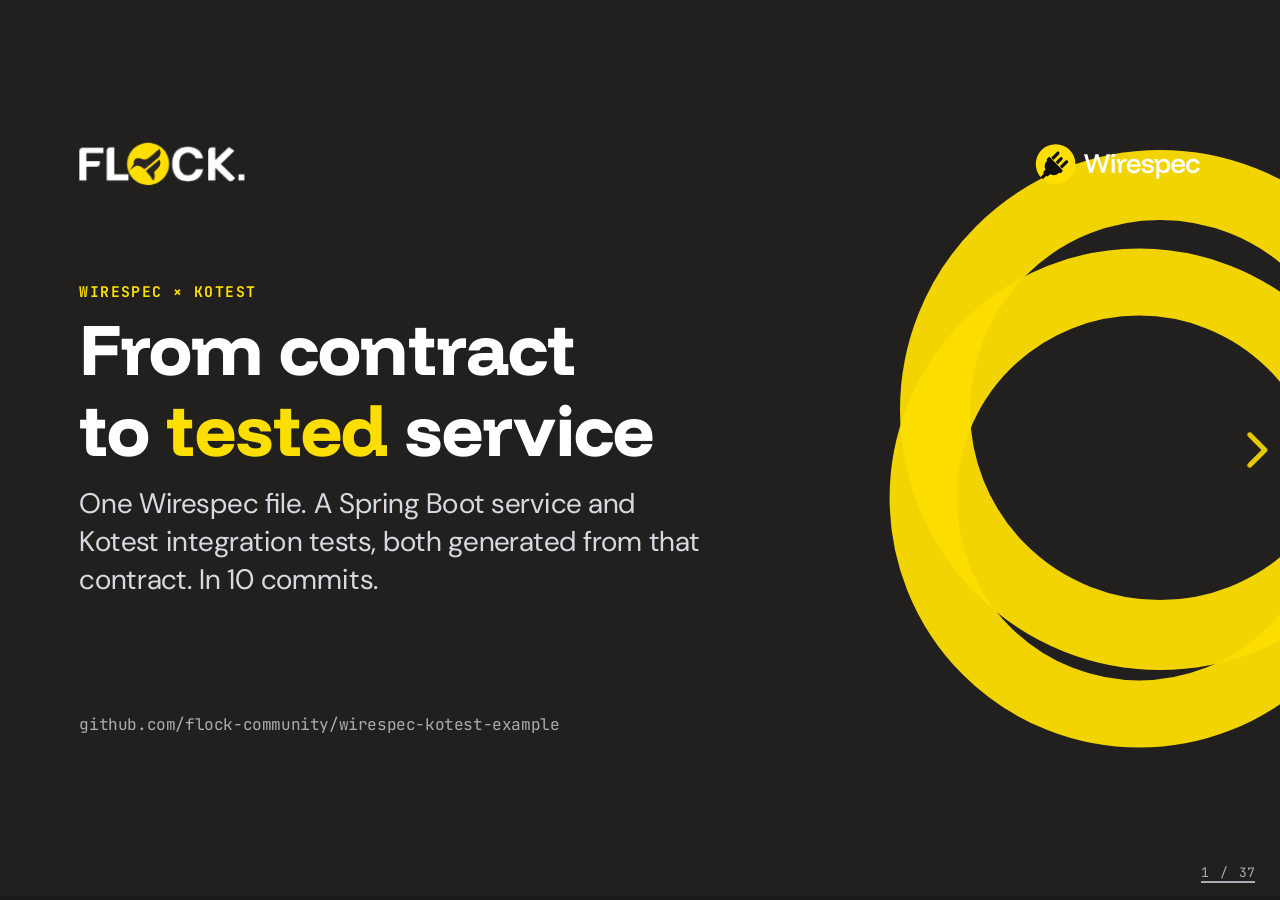
==== commit 9de77689: "Explain the generate extension and the reverse regex in step 6 A new step 6 slide shows that generat" ====
--- a/slides/index.html
+++ b/slides/index.html
@@ -134,8 +134,10 @@
     <section data-label="step-01 · write the contract">
       <p class="kicker">Step 01</p>
       <h2>library.ws</h2>
-      <div class="cols wide-right">
-        <pre><code class="language-wirespec" data-trim data-line-numbers="|1|3-5|7-12"><script type="text/template">
+      <div class="contract">
+        <pre><code class="language-wirespec" data-trim data-line-numbers="|1-3|5-7|9-14|16-23|25-28"><script type="text/template">
+type BookId = String(/^[0-9a-f]{8}-[0-9a-f]{4}-[0-9a-f]{4}-[0-9a-f]{4}-[0-9a-f]{12}$/g)
+
 type Isbn = String(/^97[89][0-9]{10}$/g)
 
 enum Genre {
@@ -148,8 +150,22 @@
   author: String,
   genre: Genre
 }
+
+type Book {
+  id: BookId,
+  isbn: Isbn,
+  title: String,
+  author: String,
+  genre: Genre,
+  available: Boolean
+}
+
+type ApiError {
+  code: Integer,
+  message: String
+}
         </script></code></pre>
-        <pre><code class="language-wirespec" data-trim><script type="text/template">
+        <pre><code class="language-wirespec" data-trim data-line-numbers="|1-3|5-8|10-13|15-25"><script type="text/template">
 endpoint ListBooks GET /books ? {genre: Genre?} -> {
   200 -> Book[]
 }
@@ -157,6 +173,11 @@
 endpoint AddBook POST BookInput /books -> {
   201 -> Book
   400 -> ApiError
+}
+
+endpoint GetBook GET /books/{id: BookId} -> {
+  200 -> Book
+  404 -> ApiError
 }
 
 endpoint BorrowBook POST /books/{id: BookId}/loan -> {
@@ -164,13 +185,22 @@
   404 -> ApiError
   409 -> ApiError
 }
+
+endpoint ReturnBook DELETE /books/{id: BookId}/loan -> {
+  200 -> Book
+  404 -> ApiError
+  409 -> ApiError
+}
         </script></code></pre>
       </div>
-      <p class="caption">Refined types with a regex, an enum, records, and endpoints with path and query parameters, a body and every status they can answer.</p>
-      <aside class="notes">
-        Isbn is a refined type: a String constrained by a regex. Remember the regex and the declared
-        statuses; both come back later. The test generators produce values that match the regex, and
-        every response a test receives is checked against these statuses.
+      <aside class="notes">
+        The complete contract of step 1, without its doc comments. BookId and Isbn are refined types:
+        Strings constrained by a regex. Genre is an enum. BookInput is what a librarian sends, Book is
+        what the API returns, and ApiError is the body of every failure. The five endpoints use a query
+        parameter, path parameters and a request body, and list every status they can answer.
+        Remember the regexes and the declared statuses; both come back later. The test generators
+        produce values that match the regexes, and every response a test receives is checked against
+        these statuses.
       </aside>
     </section>
 
@@ -457,6 +487,50 @@
 
     <section data-label="step-06 · generate the kotest dsl">
       <p class="kicker">Step 06</p>
+      <h2><code style="color: inherit">generate</code> is an extension, not part of your model</h2>
+      <span class="file">generated in the kotest package (abridged)</span>
+      <pre class="tight"><code class="language-kotlin" data-trim data-line-numbers="|1-3|5-9|11-12"><script type="text/template">
+// AddBookDsl.kt: an extension property on the generated endpoint object
+val AddBook.generate: AddBookGenerate
+    get() = AddBookGenerate()
+
+class AddBookGenerate internal constructor() {
+    suspend fun request(block: suspend AddBookScope.() -> Unit): Arb<AddBook.Request>
+    fun response201(block: AddBookResponse201Scope.() -> Unit = {}): Arb<AddBook.Response201>
+    fun response400(block: AddBookResponse400Scope.() -> Unit = {}): Arb<AddBook.Response400>
+}
+
+// BookInputDsl.kt: an extension function on the record's companion object
+fun BookInput.Companion.generate(block: BookInputBuilder.() -> Unit = {}): Arb<BookInput>
+      </script></code></pre>
+      <div class="cols">
+        <div>
+          <span class="file">in a test</span>
+          <pre class="tight"><code class="language-kotlin" data-trim><script type="text/template">
+import community.flock.library.contract.kotest.generate
+
+AddBook.generate.request { body { title("Dune") } }
+BookInput.generate { title("Dune") }
+          </script></code></pre>
+        </div>
+        <ul class="small">
+          <li>Not a member: endpoint objects and models stay plain Kotlin.</li>
+          <li>Models only get an empty <code>companion object</code>, the receiver for <code>BookInput.generate</code>.</li>
+          <li>Compiled with the tests only. One import brings them all in.</li>
+        </ul>
+      </div>
+      <aside class="notes">
+        generate is not a member of AddBook or BookInput. For endpoints, and later for channels, it is an
+        extension property that returns a small builder object with request, response201 and so on. For
+        records it is an extension function on the companion object, which is why KotestDslExtension
+        adds an empty companion object to every model. Because they are extensions in the kotest package,
+        they only exist in the test source set: production code never sees them. Kotlin imports by name,
+        so the single import of contract.kotest.generate brings every generate into scope.
+      </aside>
+    </section>
+
+    <section data-label="step-06 · generate the kotest dsl">
+      <p class="kicker">Step 06</p>
       <h2>Generated data, no Spring needed</h2>
       <div class="cols wide-left">
         <div>
@@ -497,9 +571,14 @@
           </script></code></pre>
         </div>
       </div>
-      <aside class="notes">
-        ISBNs are drawn from the regex, enums from their entries, and strings get readable values that
-        start with the field name. The lower-level API, kotestWirespecKotlinGenerator(seed), drives the
+      <p class="note"><strong>Reverse regex.</strong> Refined types are generated by running their regex backwards (with
+        <a href="https://github.com/flock-community/kotlin-rgxgen">rgxgen</a>):
+        <code>/^97[89][0-9]{10}$/g</code> → <code>9797433818565</code>, <code>9799713690494</code>, <code>9784216295930</code>.
+        Every value passes <code>validate()</code>, so <code>checkAll</code> above never fails on the contract.</p>
+      <aside class="notes">
+        ISBNs are generated with a reverse regex: rgxgen runs the regex from library.ws backwards and
+        produces strings that match it, so every generated ISBN is valid by construction. Enums are
+        drawn from their entries, and strings get readable values that start with the field name. The lower-level API, kotestWirespecKotlinGenerator(seed), drives the
         generators from step 2 and is deterministic per seed.
       </aside>
     </section>
--- a/slides/css/flock.css
+++ b/slides/css/flock.css
@@ -208,6 +208,18 @@
 .hljs-title.function_ { color: #fff1a8; }
 .hljs-subst { color: #ece9e6; }
 
+/* The full contract on one slide: two columns sized to their code */
+.reveal .contract {
+  display: grid;
+  grid-template-columns: auto auto;
+  justify-content: space-between;
+  align-items: start;
+  gap: 20px;
+}
+
+.reveal .contract pre { width: auto; margin: 0; font-size: 0.46em; line-height: 1.4; }
+.reveal .contract pre code { padding: 12px 16px; max-height: none; }
+
 /* Plain-text output blocks (test failures, console) */
 .reveal pre.output code {
   color: var(--flock-gray);
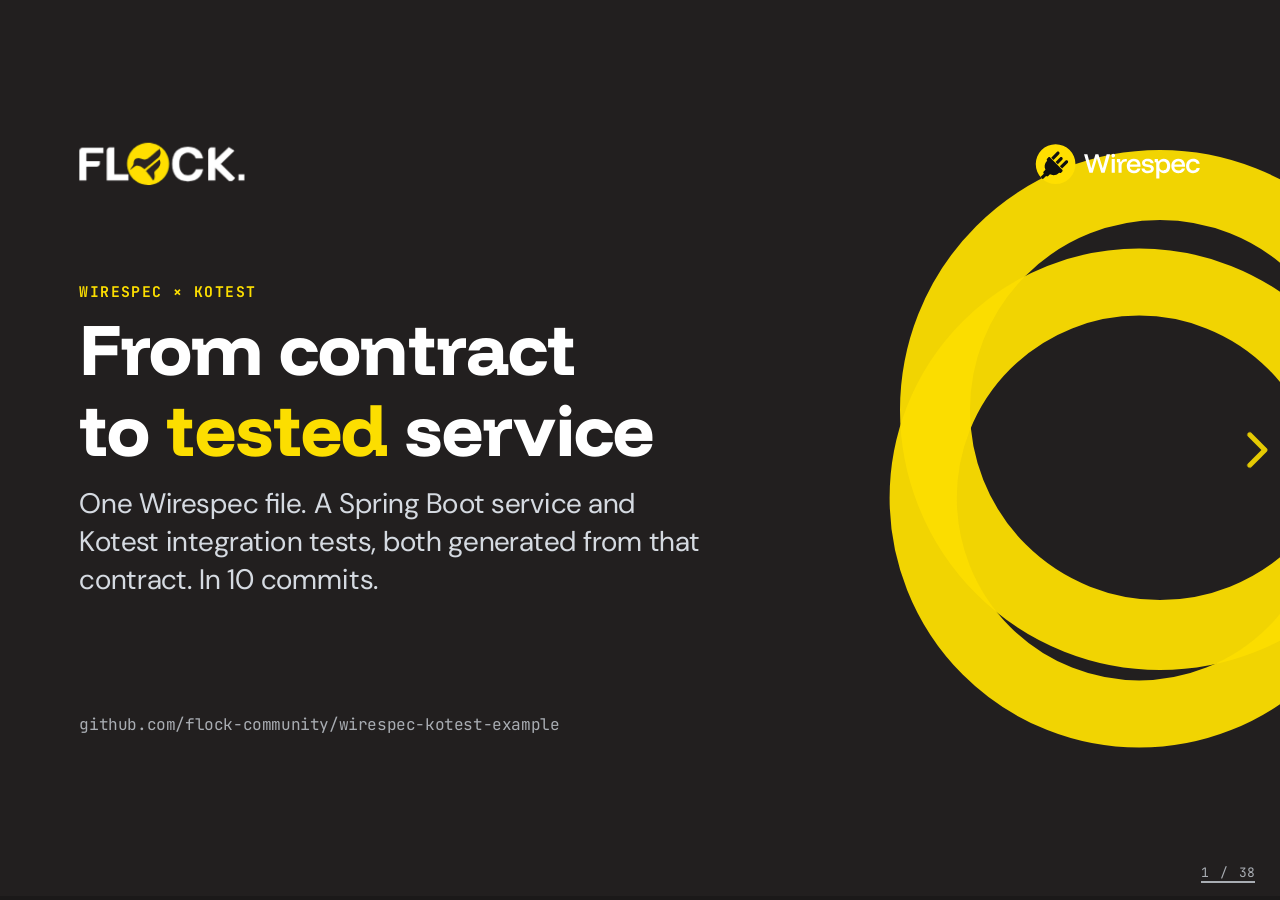
==== commit e5f353b3: "Make clear in the slides that test data comes from property-based testing A new step 6 slide explain" ====
--- a/slides/index.html
+++ b/slides/index.html
@@ -87,14 +87,31 @@
         <div class="outputs">
           <div class="box">Models · endpoints · clients</div>
           <div class="box">Spring handler interfaces</div>
-          <div class="box test"><em>Kotest DSL</em>: <code>generate</code> · <code>call</code> · <code>mock</code> · <code>send</code></div>
-        </div>
-      </div>
-      <p class="lead" style="margin-top: 70px">Production code and test code from one source of truth.</p>
+          <div class="box test"><em>Kotest DSL</em>: <code>generate</code> · <code>call</code> · <code>mock</code> · <code>send</code><br><span class="muted small">test data from Kotest property-based testing</span></div>
+        </div>
+      </div>
+      <p class="lead" style="margin-top: 28px">Production code and test code from one source of truth.</p>
+      <div class="standards">
+        <h3>Compatible with the standards you already use</h3>
+        <div class="row">
+          <span class="std-label">Start from</span>
+          <span class="std">OpenAPI 2</span><span class="std">OpenAPI 3</span><span class="std">AsyncAPI</span><span class="std">Avro</span><span class="std">GraphQL</span>
+          <span class="std-note">converted to Wirespec, Kotest DSL included</span>
+        </div>
+        <div class="row">
+          <span class="std-label">Generate</span>
+          <span class="std">OpenAPI 2</span><span class="std">OpenAPI 3</span><span class="std">Avro</span>
+          <span class="std lang">Kotlin</span><span class="std lang">Java</span><span class="std lang">Scala</span><span class="std lang">TypeScript</span><span class="std lang">Python</span><span class="std lang">Rust</span>
+        </div>
+      </div>
       <aside class="notes">
         Wirespec compiles the contract to Kotlin. IR extensions add to what is generated: one puts the
         Spring annotations on the handlers, the other generates a typed test DSL built on Kotest
         generators. That last one is what this talk is about.
+        Wirespec works with the standards you already use. It converts OpenAPI 2 and 3, AsyncAPI, Avro
+        and GraphQL into Wirespec, and emits OpenAPI 2 and 3 and Avro again, next to code in six
+        languages. Already have an OpenAPI JSON file? The Gradle plugin's ConvertWirespecTask takes it as
+        input and generates the same Kotlin code and Kotest DSL, without writing a .ws file first.
       </aside>
     </section>
 
@@ -449,7 +466,7 @@
       <div class="frame">
         <p class="number">06</p>
         <h2>Generate the Kotest DSL</h2>
-        <p>One more IR extension, and the contract becomes a test DSL.</p>
+        <p>One more IR extension, and the contract becomes a test DSL whose data comes from property-based testing.</p>
         <p><span class="pill">git checkout step-06</span></p>
       </div>
     </section>
@@ -531,6 +548,49 @@
 
     <section data-label="step-06 · generate the kotest dsl">
       <p class="kicker">Step 06</p>
+      <h2>Test data comes from property-based testing</h2>
+      <p class="small muted">Every value the DSL produces is a sample from a Kotest <code>Arb</code>, the generators of Kotest's property-based testing. The contract decides which <code>Arb</code>.</p>
+      <div class="cols wide-left">
+        <table class="grid compact">
+          <tr><th>In the contract</th><th>Generated with</th></tr>
+          <tr><td><code>isbn: Isbn</code> (a regex)</td><td>reverse regex: <code>9797433818565</code></td></tr>
+          <tr><td><code>title: String</code></td><td>field name + 8 chars: <code>title-Y4xwT7n9</code></td></tr>
+          <tr><td><code>genre: Genre</code></td><td><code>Arb.element(FICTION, …)</code></td></tr>
+          <tr><td><code>available: Boolean</code></td><td><code>Arb.boolean()</code></td></tr>
+          <tr><td><code>stars: Integer(1, 5)</code></td><td><code>Arb.long(1..5)</code></td></tr>
+          <tr><td><code>Review[]</code></td><td>1 to 10 generated elements</td></tr>
+          <tr><td><code>average: Number?</code></td><td><code>null</code> 1 in 5 times</td></tr>
+          <tr><td><code>title("Dune")</code> in a test</td><td><code>Arb.constant("Dune")</code></td></tr>
+        </table>
+        <div>
+          <span class="file">one Arb, three ways to use it</span>
+          <pre class="tight"><code class="language-kotlin" data-trim><script type="text/template">
+val books: Arb<BookInput> = BookInput.generate()
+
+books.draw()                     // one sample
+
+checkAll(books) { book -> }      // many samples,
+                                 // shrunk on failure
+
+AddBook.generate.request { }
+    .call()                      // a fresh sample per call
+          </script></code></pre>
+          <p class="note">Each test gets its own seeded <code>RandomSource</code>: new data on every run, and the seed is printed when a call breaks the contract.</p>
+        </div>
+      </div>
+      <aside class="notes">
+        This is the key idea behind the DSL. It does not hand-roll test data: every value is a sample from
+        a Kotest Arb, the same generators Kotest uses for property-based testing. The contract picks the
+        Arb: a regex becomes a reverse regex, an enum an Arb.element, bounds on an Integer an Arb.long
+        within those bounds, a nullable field is null one time in five. A value you pin is just an
+        Arb.constant. Because it is all Arbs, you can draw one sample, run checkAll over many, or let
+        call() draw a fresh one per request. Each test gets its own seeded random source, so the data
+        changes every run and the seed is printed when a call fails.
+      </aside>
+    </section>
+
+    <section data-label="step-06 · generate the kotest dsl">
+      <p class="kicker">Step 06</p>
       <h2>Generated data, no Spring needed</h2>
       <div class="cols wide-left">
         <div>
@@ -664,7 +724,7 @@
       </div>
       <ul class="check small">
         <li class="fragment">No JSON, no URLs: rename a field in <code>library.ws</code> and the test stops compiling.</li>
-        <li class="fragment">Only the title is pinned. ISBN, author and genre are generated, and valid.</li>
+        <li class="fragment">Only the title is pinned. ISBN, author and genre are drawn from Kotest <code>Arb</code>s: new, valid values every run.</li>
         <li class="fragment"><code>call()</code> returns the sealed <code>Response</code>; <code>shouldBeInstanceOf</code> narrows it to a type.</li>
       </ul>
       <aside class="notes">
@@ -987,7 +1047,7 @@
       <h2>What you get</h2>
       <div class="cols cards big">
         <div class="card"><h3>One source of truth</h3><p>Production code, clients and the test DSL are generated from the same contract.</p></div>
-        <div class="card"><h3>Pin what matters</h3><p>A scenario spells out what it is about. Everything else is generated, and valid.</p></div>
+        <div class="card"><h3>Pin what matters</h3><p>A scenario spells out what it is about. Everything else comes from property-based generators, and is valid.</p></div>
         <div class="card"><h3>The contract checks every call</h3><p>Undeclared statuses and bodies of the wrong shape fail the test.</p></div>
         <div class="card"><h3>All of Kotest</h3><p>Property tests, shrinking and <code>eventually</code>, against the real service.</p></div>
       </div>
--- a/slides/css/flock.css
+++ b/slides/css/flock.css
@@ -318,7 +318,10 @@
   font-weight: 600;
 }
 
-.reveal table.grid code { font-size: 0.9em; }
+.reveal table.grid code { font-size: 0.9em; white-space: nowrap; }
+.reveal table.grid.compact { font-size: 0.6em; }
+.reveal table.grid.compact th,
+.reveal table.grid.compact td { padding: 8px 12px; }
 
 /* Title slide */
 
@@ -417,7 +420,7 @@
   grid-template-columns: 1fr auto 1.2fr auto 1.4fr;
   align-items: center;
   gap: 18px;
-  margin-top: 90px;
+  margin-top: 40px;
 }
 
 .reveal .flow .arrow { color: var(--flock-yellow); font-size: 1.6em; font-weight: 700; }
@@ -428,6 +431,41 @@
 .reveal .flow .outputs { display: grid; gap: 12px; }
 .reveal .flow .outputs .box { padding: 12px 18px; font-size: 0.7em; }
 .reveal .flow .outputs .box.test { border-color: var(--flock-turquoise); }
+
+/* Standards Wirespec converts from and generates */
+
+.reveal .standards {
+  margin-top: 30px;
+  padding: 18px 24px 20px;
+  border-radius: 14px;
+  background: var(--surface);
+  border: 1px solid var(--surface-line);
+}
+
+.reveal .standards h3 { margin: 0 0 6px; font-size: 0.8em; color: var(--flock-yellow); }
+
+.reveal .standards .row {
+  display: flex;
+  flex-wrap: wrap;
+  align-items: center;
+  gap: 8px;
+  margin-top: 10px;
+  font-size: 0.6em;
+}
+
+.reveal .standards .std-label { width: 7.2em; color: var(--flock-gray); font-weight: 500; }
+.reveal .standards .std-note { margin-left: 6px; color: var(--muted); }
+
+.reveal .standards .std {
+  padding: 4px 12px;
+  border-radius: 999px;
+  border: 1px solid var(--flock-turquoise);
+  color: var(--flock-turquoise);
+  font-family: var(--r-code-font);
+  font-size: 0.92em;
+}
+
+.reveal .standards .std.lang { border-color: var(--surface-line); color: var(--flock-gray); }
 
 /* Footer with the Flock wordmark, outside the scaled slides */
 
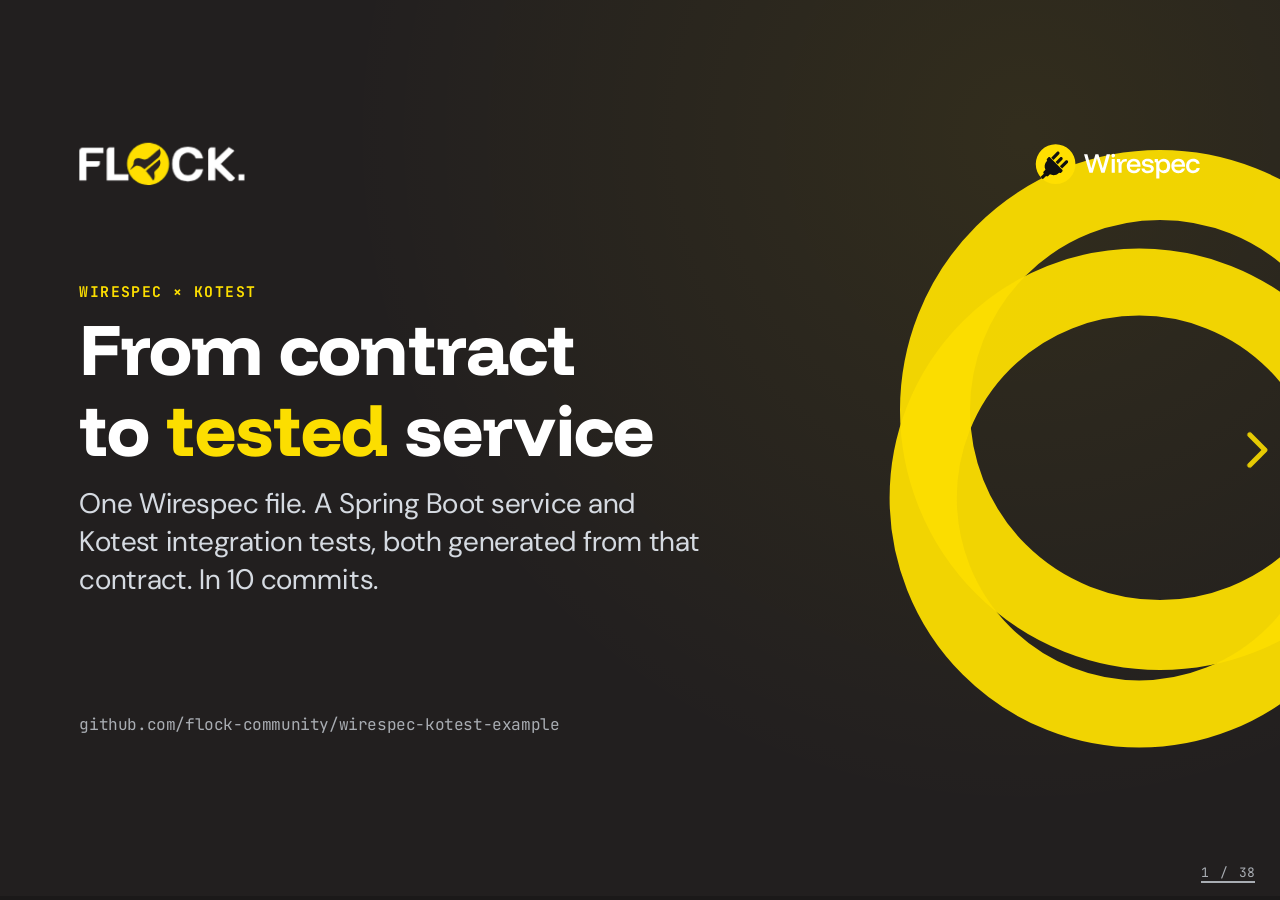
==== commit ae47e954: "Add the glitch slide transitions to the slides Every slide's content now rises out of a soft blur wi" ====
--- a/slides/index.html
+++ b/slides/index.html
@@ -11,6 +11,7 @@
   <link rel="stylesheet" href="css/flock.css">
 </head>
 <body>
+<svg width="0" height="0" style="position: absolute" aria-hidden="true" id="glitch-filters"></svg>
 <div class="reveal">
   <div class="deck-footer">
     <img src="assets/flock-logo.png" alt="Flock.">
@@ -21,7 +22,7 @@
 
     <!-- ============================================================ Intro -->
 
-    <section class="title-slide" data-state="title">
+    <section class="title-slide" data-state="title" data-glitch="strong">
       <div class="frame">
         <div class="brand-row">
           <img src="assets/flock-logo.png" alt="Flock.">
@@ -139,7 +140,7 @@
 
     <!-- ============================================================ Step 1 -->
 
-    <section class="divider" data-state="divider" data-background-color="#fcde00">
+    <section class="divider" data-state="divider" data-glitch="strong" data-background-color="#fcde00">
       <div class="frame">
         <p class="number">01</p>
         <h2>Write the contract</h2>
@@ -223,7 +224,7 @@
 
     <!-- ============================================================ Step 2 -->
 
-    <section class="divider" data-state="divider" data-background-color="#fcde00">
+    <section class="divider" data-state="divider" data-glitch="strong" data-background-color="#fcde00">
       <div class="frame">
         <p class="number">02</p>
         <h2>Generate Kotlin</h2>
@@ -318,7 +319,7 @@
 
     <!-- ============================================================ Step 3 -->
 
-    <section class="divider" data-state="divider" data-background-color="#fcde00">
+    <section class="divider" data-state="divider" data-glitch="strong" data-background-color="#fcde00">
       <div class="frame">
         <p class="number">03</p>
         <h2>Spring Boot</h2>
@@ -377,7 +378,7 @@
 
     <!-- ============================================================ Step 4 -->
 
-    <section class="divider" data-state="divider" data-background-color="#fcde00">
+    <section class="divider" data-state="divider" data-glitch="strong" data-background-color="#fcde00">
       <div class="frame">
         <p class="number">04</p>
         <h2>Implement the handlers</h2>
@@ -420,7 +421,7 @@
 
     <!-- ============================================================ Step 5 -->
 
-    <section class="divider" data-state="divider" data-background-color="#fcde00">
+    <section class="divider" data-state="divider" data-glitch="strong" data-background-color="#fcde00">
       <div class="frame">
         <p class="number">05</p>
         <h2>The classic test</h2>
@@ -462,7 +463,7 @@
 
     <!-- ============================================================ Step 6 -->
 
-    <section class="divider" data-state="divider" data-background-color="#fcde00">
+    <section class="divider" data-state="divider" data-glitch="strong" data-background-color="#fcde00">
       <div class="frame">
         <p class="number">06</p>
         <h2>Generate the Kotest DSL</h2>
@@ -645,7 +646,7 @@
 
     <!-- ============================================================ Step 7 -->
 
-    <section class="divider" data-state="divider" data-background-color="#fcde00">
+    <section class="divider" data-state="divider" data-glitch="strong" data-background-color="#fcde00">
       <div class="frame">
         <p class="number">07</p>
         <h2>Scenario tests over real HTTP</h2>
@@ -757,7 +758,7 @@
 
     <!-- ============================================================ Step 8 -->
 
-    <section class="divider" data-state="divider" data-background-color="#fcde00">
+    <section class="divider" data-state="divider" data-glitch="strong" data-background-color="#fcde00">
       <div class="frame">
         <p class="number">08</p>
         <h2>Property-based integration tests</h2>
@@ -836,7 +837,7 @@
 
     <!-- ============================================================ Step 9 -->
 
-    <section class="divider" data-state="divider" data-background-color="#fcde00">
+    <section class="divider" data-state="divider" data-glitch="strong" data-background-color="#fcde00">
       <div class="frame">
         <p class="number">09</p>
         <h2>Mock a downstream service</h2>
@@ -952,7 +953,7 @@
 
     <!-- ============================================================ Step 10 -->
 
-    <section class="divider" data-state="divider" data-background-color="#fcde00">
+    <section class="divider" data-state="divider" data-glitch="strong" data-background-color="#fcde00">
       <div class="frame">
         <p class="number">10</p>
         <h2>Test an async channel</h2>
@@ -1057,7 +1058,7 @@
       </aside>
     </section>
 
-    <section data-label="thank you">
+    <section data-label="thank you" data-glitch="strong">
       <div class="cols" style="grid-template-columns: 1.4fr 1fr; align-items: center; height: 100%">
         <div>
           <p class="kicker">Thank you</p>
--- a/slides/css/flock.css
+++ b/slides/css/flock.css
@@ -63,8 +63,17 @@
   --r-overlay-element-fg-color: 255, 255, 255;
 }
 
+/* A faint yellow glow that drifts to a new spot on every slide change */
+@property --glow-x { syntax: "<percentage>"; inherits: true; initial-value: 80%; }
+@property --glow-y { syntax: "<percentage>"; inherits: true; initial-value: 15%; }
+
 .reveal-viewport {
-  background-color: var(--r-background-color);
+  background:
+    radial-gradient(1100px circle at var(--glow-x) var(--glow-y), rgba(252, 222, 0, 0.075), transparent 62%),
+    var(--r-background-color);
+  transition:
+    --glow-x 1.8s cubic-bezier(0.4, 0, 0.2, 1),
+    --glow-y 1.8s cubic-bezier(0.4, 0, 0.2, 1);
 }
 
 .reveal {
@@ -506,3 +515,72 @@
 .reveal .controls { color: var(--flock-yellow); }
 .reveal-viewport.divider .reveal .controls,
 .reveal-viewport.divider .reveal .progress { color: var(--flock-black); }
+
+/* Transitions. Every slide: content rises out of a soft blur with a brief cyan/magenta fringe. */
+
+.reveal .slides section.enter > :not(aside):not(.fragment) {
+  animation: rise-in 700ms cubic-bezier(0.2, 0.7, 0.2, 1) both;
+}
+
+.reveal .slides section.enter > :nth-child(2):not(aside):not(.fragment) { animation-delay: 70ms; }
+.reveal .slides section.enter > :nth-child(3):not(aside):not(.fragment) { animation-delay: 140ms; }
+.reveal .slides section.enter > :nth-child(4):not(aside):not(.fragment) { animation-delay: 210ms; }
+.reveal .slides section.enter > :nth-child(n + 5):not(aside):not(.fragment) { animation-delay: 280ms; }
+
+@keyframes rise-in {
+  from { opacity: 0; translate: 0 18px; filter: blur(8px); }
+  to { opacity: 1; translate: 0 0; filter: blur(0); }
+}
+
+.reveal .slides section.glitch-in { animation: glitch-in 300ms steps(1, end) both; }
+
+@keyframes glitch-in {
+  0% { filter: url(#rgb-1); }
+  35% { filter: url(#rgb-2); }
+  70% { filter: url(#rgb-3); }
+  100% { filter: none; }
+}
+
+/* Title, step dividers and the last slide (data-glitch="strong"): the full RGB glitch */
+
+.reveal .slides section.glitch-strong { animation: glitch-strong 620ms steps(1, end) both; }
+
+@keyframes glitch-strong {
+  0% { filter: url(#rgb-4); translate: -18px 0; clip-path: inset(0); }
+  10% { filter: url(#rgb-5); translate: 14px 0; clip-path: inset(14% 0 58% 0); }
+  18% { filter: url(#rgb-4); translate: -8px 0; clip-path: inset(0); }
+  28% { filter: url(#rgb-5); translate: 10px 0; clip-path: inset(46% 0 30% 0); }
+  36% { filter: url(#rgb-1); translate: -4px 0; clip-path: inset(0); }
+  52% { filter: url(#rgb-5); translate: 3px 0; clip-path: inset(0 0 72% 0); }
+  60% { filter: url(#rgb-2); translate: 0 0; clip-path: inset(0); }
+  80% { filter: url(#rgb-3); translate: 2px 0; }
+  100% { filter: none; translate: 0 0; clip-path: none; }
+}
+
+.glitch-overlay {
+  position: fixed;
+  inset: 0;
+  z-index: 40;
+  pointer-events: none;
+  opacity: 0;
+  background: repeating-linear-gradient(0deg, transparent 0 3px, rgba(0, 0, 0, 0.22) 3px 6px);
+}
+
+.glitch-overlay.on { animation: glitch-flicker 620ms steps(1, end) both; }
+.glitch-overlay i { position: absolute; height: 2px; mix-blend-mode: screen; }
+
+@keyframes glitch-flicker {
+  0% { opacity: 1; }
+  20% { opacity: 0.45; }
+  36% { opacity: 0.9; }
+  60% { opacity: 0.35; }
+  100% { opacity: 0; }
+}
+
+@media (prefers-reduced-motion: reduce) {
+  .reveal .slides section.enter > :not(aside):not(.fragment),
+  .reveal .slides section.glitch-in,
+  .reveal .slides section.glitch-strong,
+  .glitch-overlay.on { animation: none; }
+  .reveal-viewport { transition: none; }
+}
